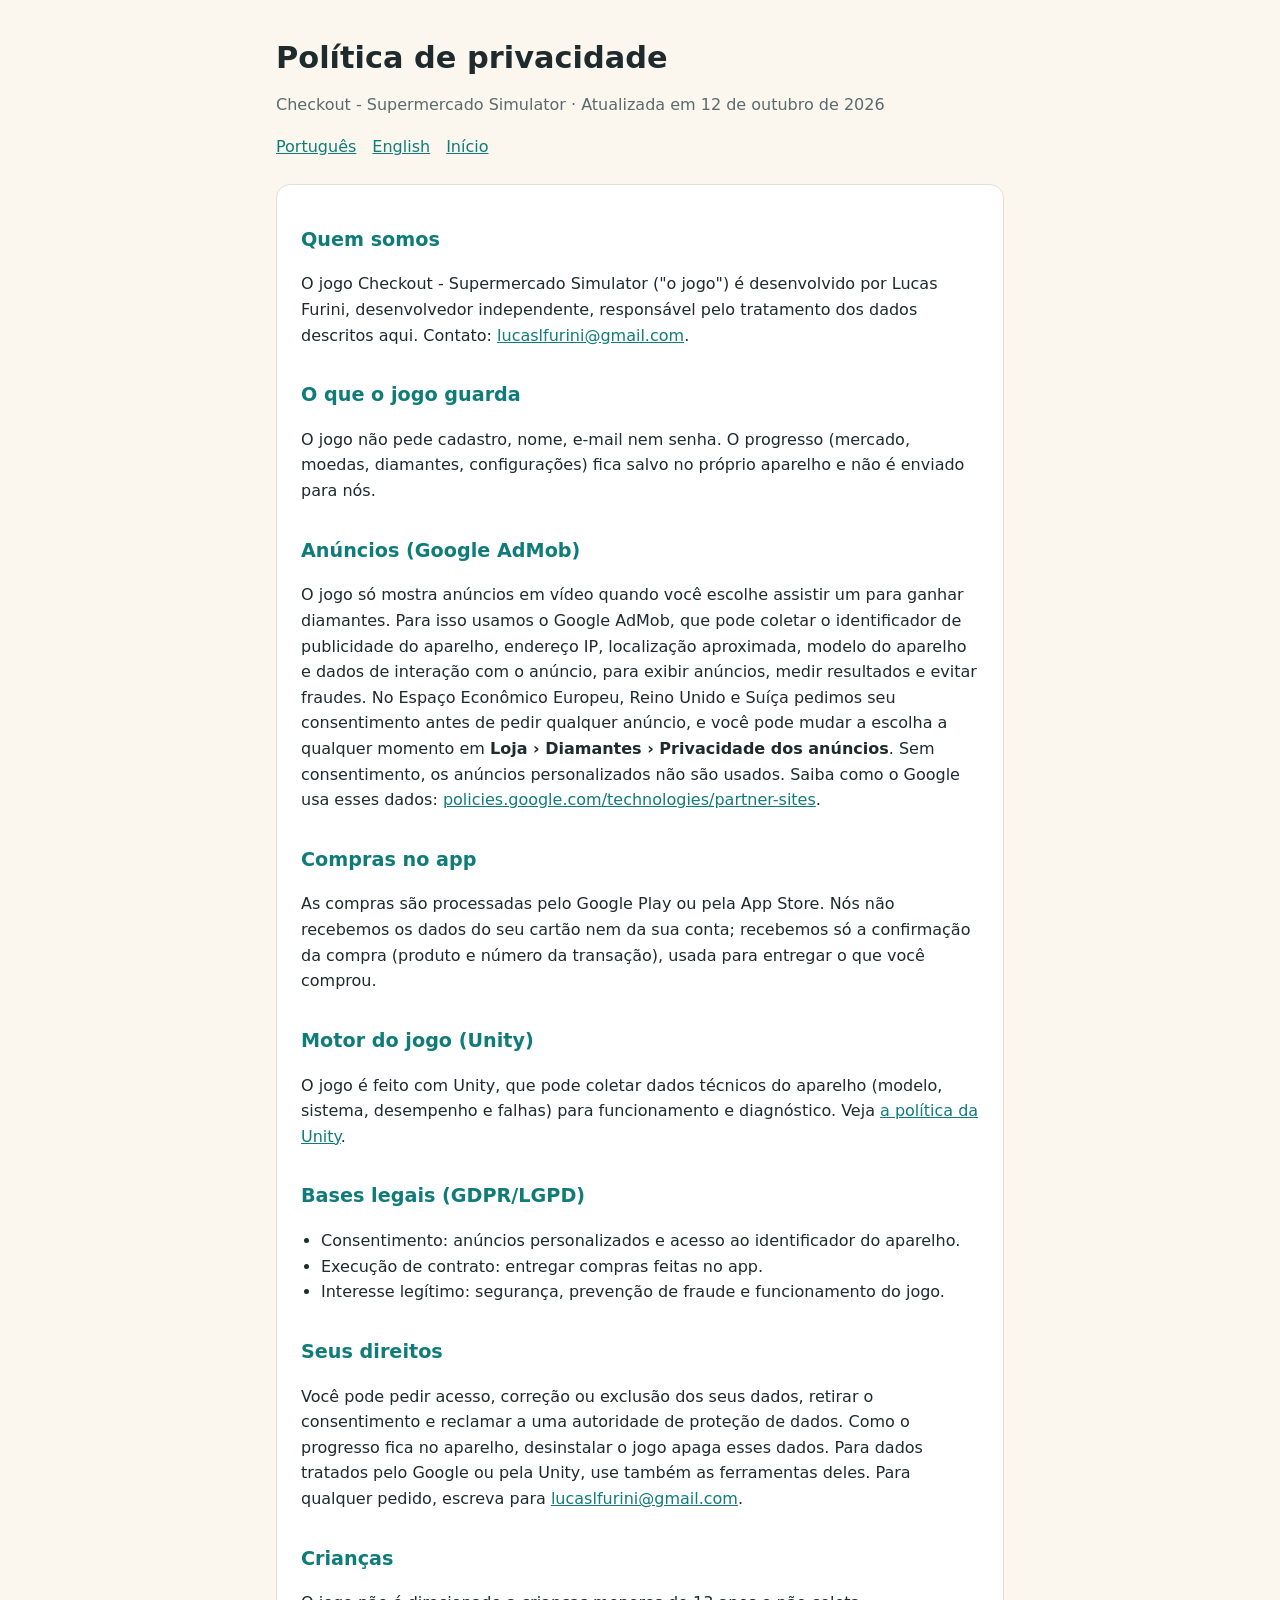
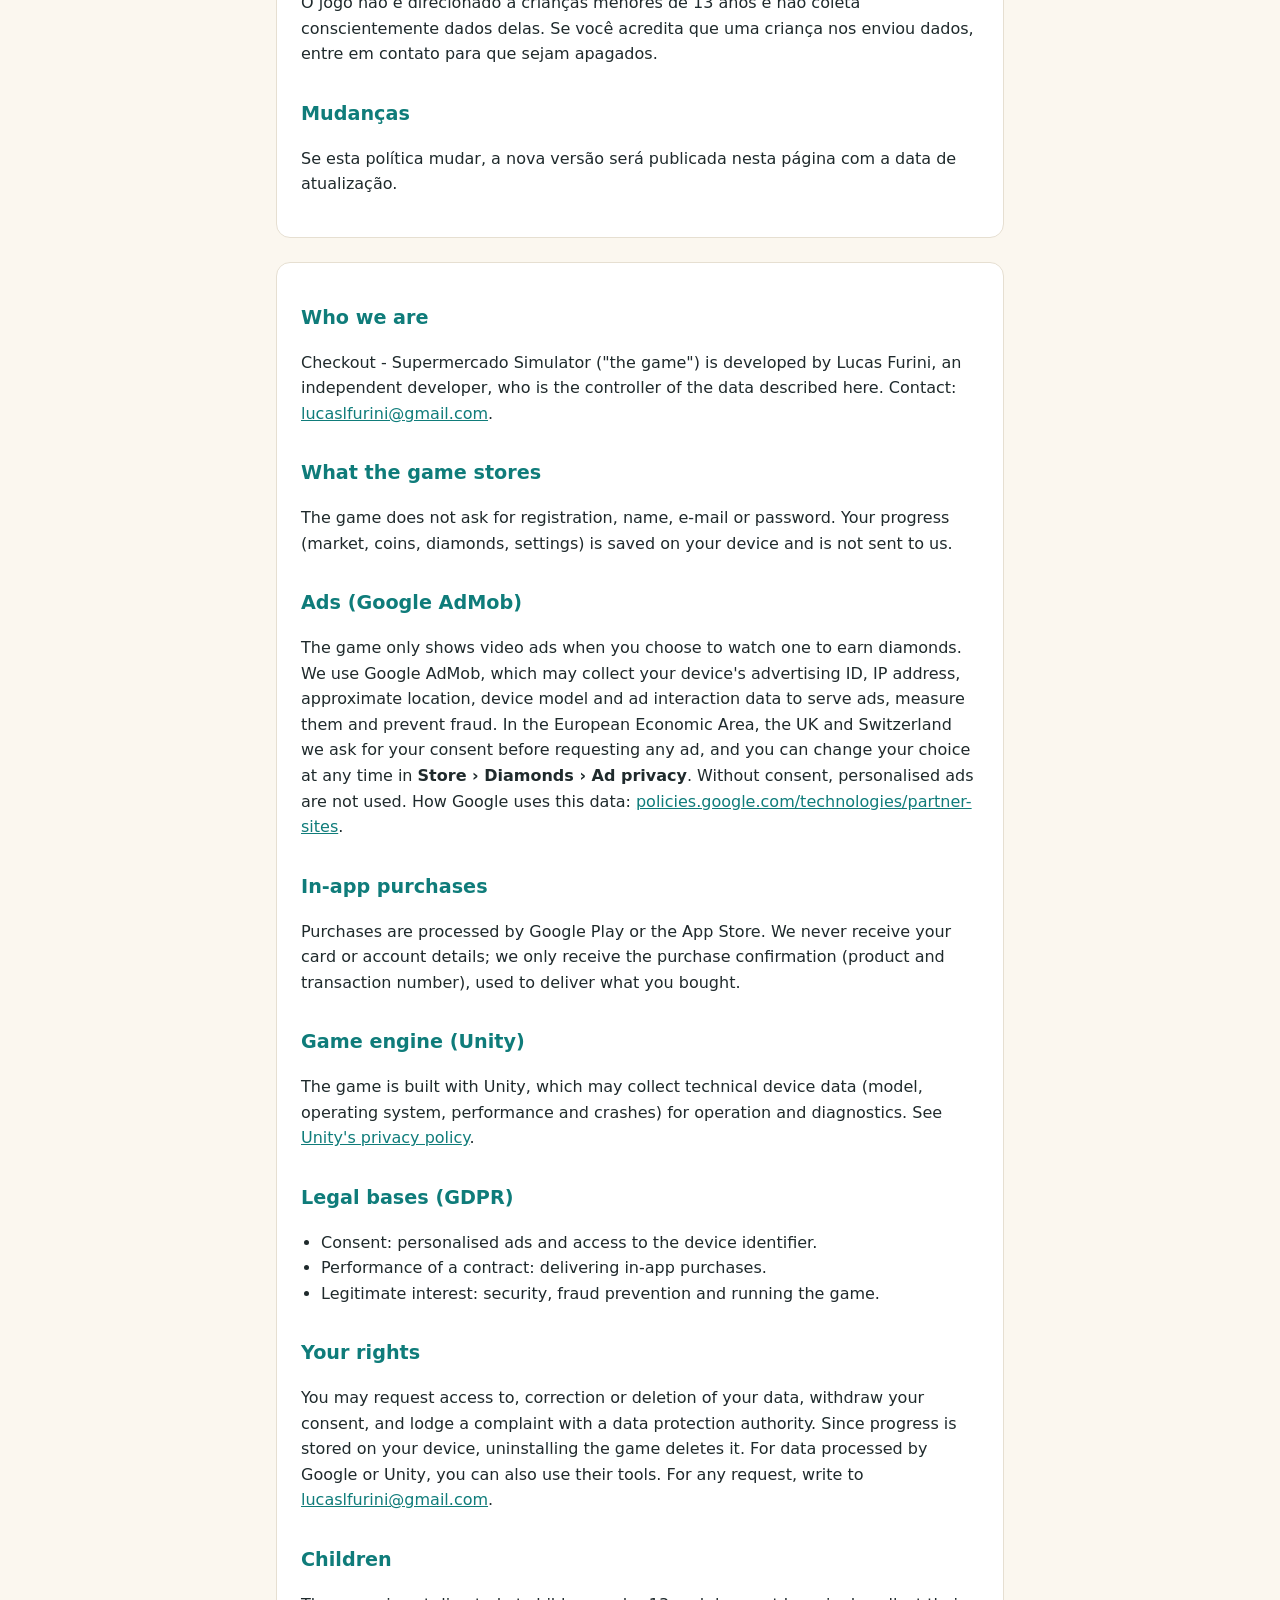
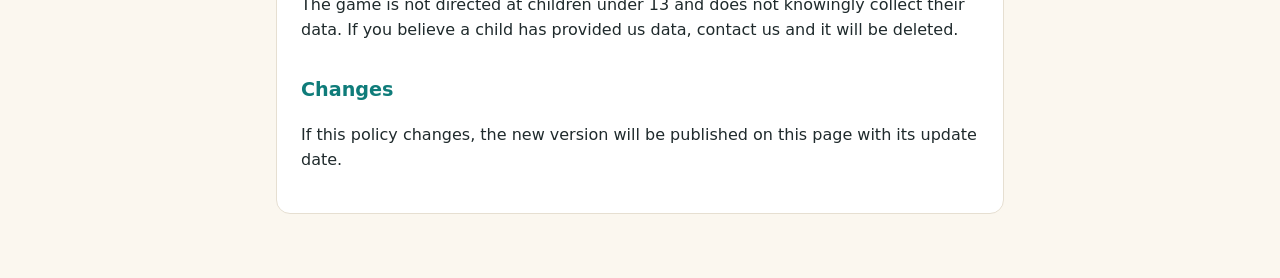
==== privacy.html @ d9bc537b "Checkout site: privacy policy (pt/en) and app-ads.txt Co-Authored-By: Claude Opus 5.5 <noreply@anthr" ====
<!doctype html><html lang="pt-BR"><head><meta charset="utf-8"><meta name="viewport" content="width=device-width,initial-scale=1">
<title>Política de privacidade</title><link rel="stylesheet" href="style.css"></head><body><main>
<h1>Política de privacidade</h1>
<p class="muted">Checkout - Supermercado Simulator · Atualizada em 12 de outubro de 2026</p>
<nav><a href="#pt">Português</a><a href="#en">English</a><a href="index.html">Início</a></nav>

<section class="lang" id="pt">
<h2>Quem somos</h2>
<p>O jogo Checkout - Supermercado Simulator ("o jogo") é desenvolvido por Lucas Furini, desenvolvedor independente, responsável pelo tratamento dos dados descritos aqui. Contato: <a href="mailto:lucaslfurini@gmail.com">lucaslfurini@gmail.com</a>.</p>
<h2>O que o jogo guarda</h2>
<p>O jogo não pede cadastro, nome, e-mail nem senha. O progresso (mercado, moedas, diamantes, configurações) fica salvo no próprio aparelho e não é enviado para nós.</p>
<h2>Anúncios (Google AdMob)</h2>
<p>O jogo só mostra anúncios em vídeo quando você escolhe assistir um para ganhar diamantes. Para isso usamos o Google AdMob, que pode coletar o identificador de publicidade do aparelho, endereço IP, localização aproximada, modelo do aparelho e dados de interação com o anúncio, para exibir anúncios, medir resultados e evitar fraudes. No Espaço Econômico Europeu, Reino Unido e Suíça pedimos seu consentimento antes de pedir qualquer anúncio, e você pode mudar a escolha a qualquer momento em <strong>Loja › Diamantes › Privacidade dos anúncios</strong>. Sem consentimento, os anúncios personalizados não são usados. Saiba como o Google usa esses dados: <a href="https://policies.google.com/technologies/partner-sites">policies.google.com/technologies/partner-sites</a>.</p>
<h2>Compras no app</h2>
<p>As compras são processadas pelo Google Play ou pela App Store. Nós não recebemos os dados do seu cartão nem da sua conta; recebemos só a confirmação da compra (produto e número da transação), usada para entregar o que você comprou.</p>
<h2>Motor do jogo (Unity)</h2>
<p>O jogo é feito com Unity, que pode coletar dados técnicos do aparelho (modelo, sistema, desempenho e falhas) para funcionamento e diagnóstico. Veja <a href="https://unity.com/legal/game-player-and-app-user-privacy-policy">a política da Unity</a>.</p>
<h2>Bases legais (GDPR/LGPD)</h2>
<ul><li>Consentimento: anúncios personalizados e acesso ao identificador do aparelho.</li><li>Execução de contrato: entregar compras feitas no app.</li><li>Interesse legítimo: segurança, prevenção de fraude e funcionamento do jogo.</li></ul>
<h2>Seus direitos</h2>
<p>Você pode pedir acesso, correção ou exclusão dos seus dados, retirar o consentimento e reclamar a uma autoridade de proteção de dados. Como o progresso fica no aparelho, desinstalar o jogo apaga esses dados. Para dados tratados pelo Google ou pela Unity, use também as ferramentas deles. Para qualquer pedido, escreva para <a href="mailto:lucaslfurini@gmail.com">lucaslfurini@gmail.com</a>.</p>
<h2>Crianças</h2>
<p>O jogo não é direcionado a crianças menores de 13 anos e não coleta conscientemente dados delas. Se você acredita que uma criança nos enviou dados, entre em contato para que sejam apagados.</p>
<h2>Mudanças</h2>
<p>Se esta política mudar, a nova versão será publicada nesta página com a data de atualização.</p>
</section>

<section class="lang" id="en" lang="en">
<h2>Who we are</h2>
<p>Checkout - Supermercado Simulator ("the game") is developed by Lucas Furini, an independent developer, who is the controller of the data described here. Contact: <a href="mailto:lucaslfurini@gmail.com">lucaslfurini@gmail.com</a>.</p>
<h2>What the game stores</h2>
<p>The game does not ask for registration, name, e-mail or password. Your progress (market, coins, diamonds, settings) is saved on your device and is not sent to us.</p>
<h2>Ads (Google AdMob)</h2>
<p>The game only shows video ads when you choose to watch one to earn diamonds. We use Google AdMob, which may collect your device's advertising ID, IP address, approximate location, device model and ad interaction data to serve ads, measure them and prevent fraud. In the European Economic Area, the UK and Switzerland we ask for your consent before requesting any ad, and you can change your choice at any time in <strong>Store › Diamonds › Ad privacy</strong>. Without consent, personalised ads are not used. How Google uses this data: <a href="https://policies.google.com/technologies/partner-sites">policies.google.com/technologies/partner-sites</a>.</p>
<h2>In-app purchases</h2>
<p>Purchases are processed by Google Play or the App Store. We never receive your card or account details; we only receive the purchase confirmation (product and transaction number), used to deliver what you bought.</p>
<h2>Game engine (Unity)</h2>
<p>The game is built with Unity, which may collect technical device data (model, operating system, performance and crashes) for operation and diagnostics. See <a href="https://unity.com/legal/game-player-and-app-user-privacy-policy">Unity's privacy policy</a>.</p>
<h2>Legal bases (GDPR)</h2>
<ul><li>Consent: personalised ads and access to the device identifier.</li><li>Performance of a contract: delivering in-app purchases.</li><li>Legitimate interest: security, fraud prevention and running the game.</li></ul>
<h2>Your rights</h2>
<p>You may request access to, correction or deletion of your data, withdraw your consent, and lodge a complaint with a data protection authority. Since progress is stored on your device, uninstalling the game deletes it. For data processed by Google or Unity, you can also use their tools. For any request, write to <a href="mailto:lucaslfurini@gmail.com">lucaslfurini@gmail.com</a>.</p>
<h2>Children</h2>
<p>The game is not directed at children under 13 and does not knowingly collect their data. If you believe a child has provided us data, contact us and it will be deleted.</p>
<h2>Changes</h2>
<p>If this policy changes, the new version will be published on this page with its update date.</p>
</section>
</main></body></html>
---- style.css ----
:root{--bg:#fbf7ef;--ink:#1f2a2c;--muted:#5b6a6c;--accent:#0f7c7a;--card:#fff;--line:#e6dfd1}
@media (prefers-color-scheme:dark){:root{--bg:#141a1b;--ink:#eef2f1;--muted:#a3b1b0;--accent:#4cc3bd;--card:#1c2425;--line:#2c3738}}
*{box-sizing:border-box}body{margin:0;background:var(--bg);color:var(--ink);font:16px/1.6 system-ui,-apple-system,"Segoe UI",Roboto,sans-serif}
main{max-width:760px;margin:0 auto;padding:40px 16px 64px}h1{font-size:1.9rem;line-height:1.2;margin:0 0 4px}h2{font-size:1.2rem;margin:32px 0 8px;color:var(--accent)}
.muted{color:var(--muted)}a{color:var(--accent)}nav{display:flex;gap:16px;margin:8px 0 24px;flex-wrap:wrap}
section.lang{background:var(--card);border:1px solid var(--line);border-radius:14px;padding:8px 24px 24px;margin-top:24px}
ul{padding-left:20px}
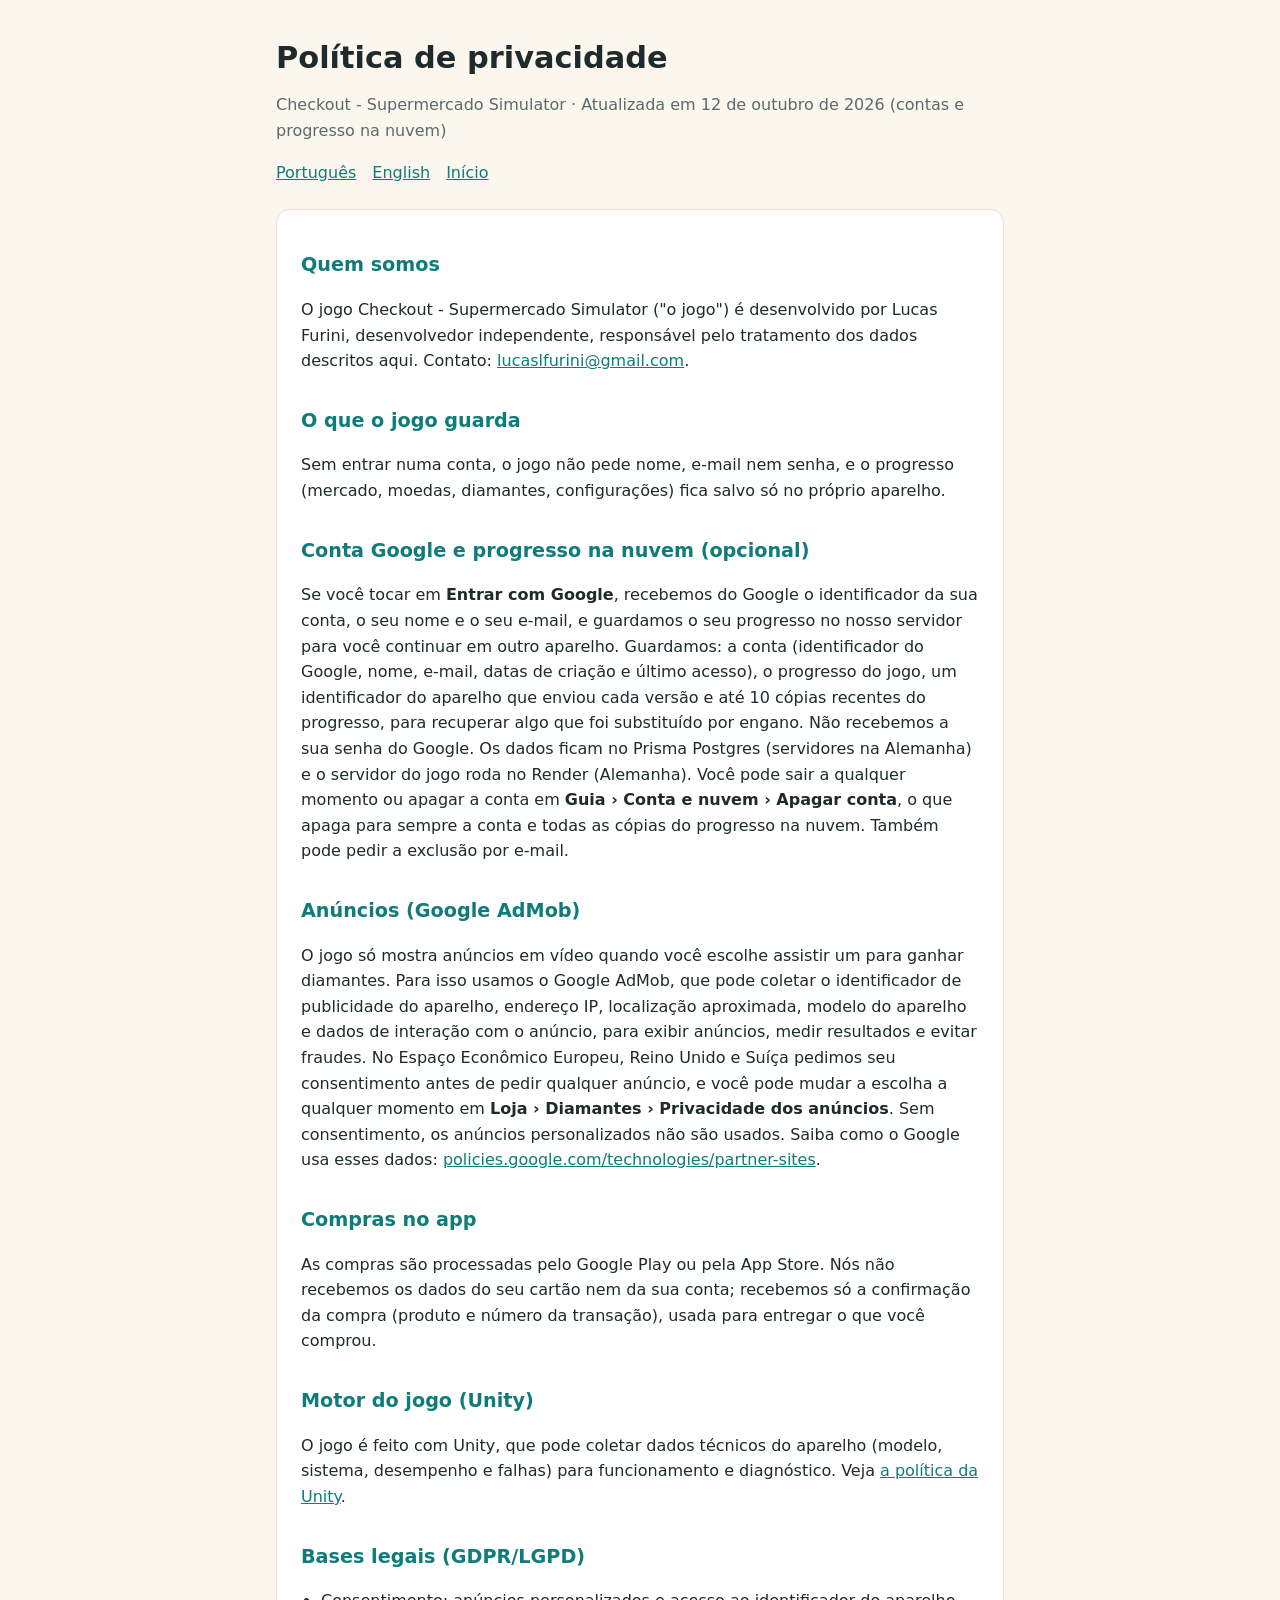
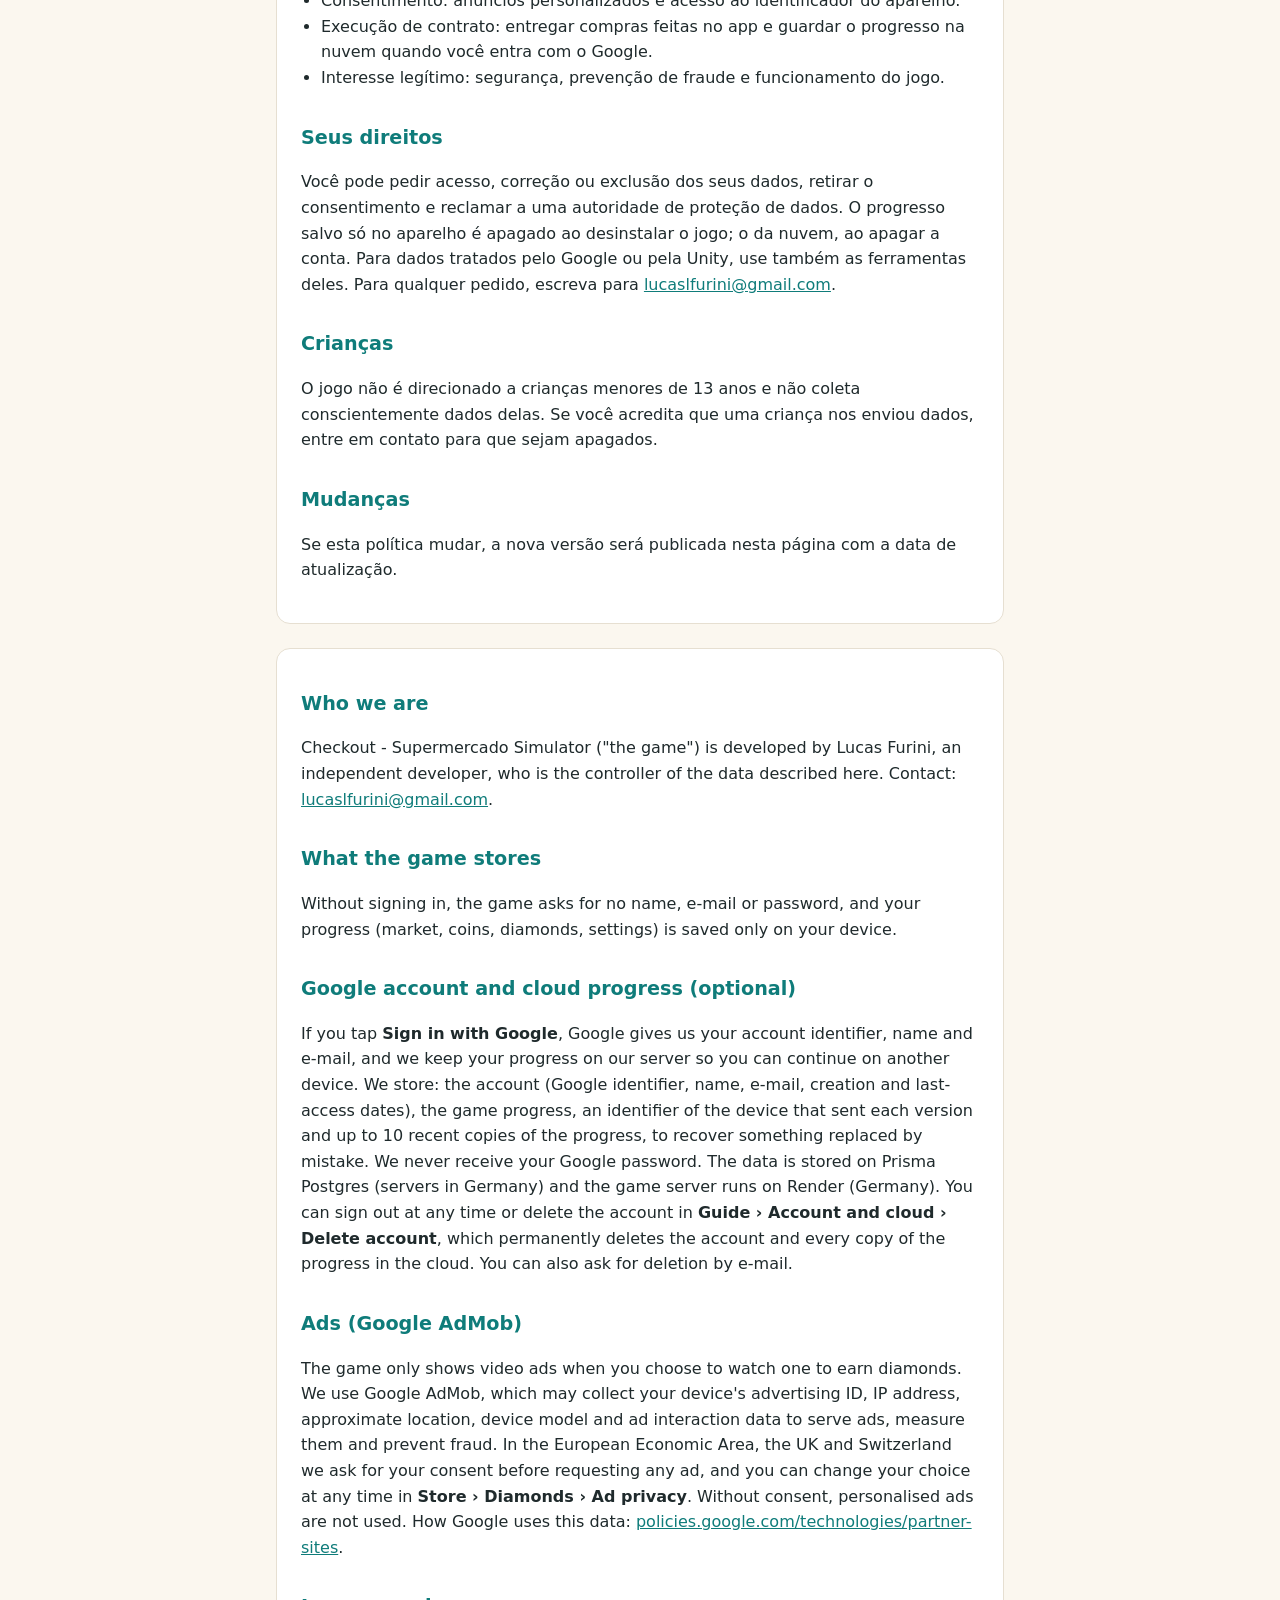
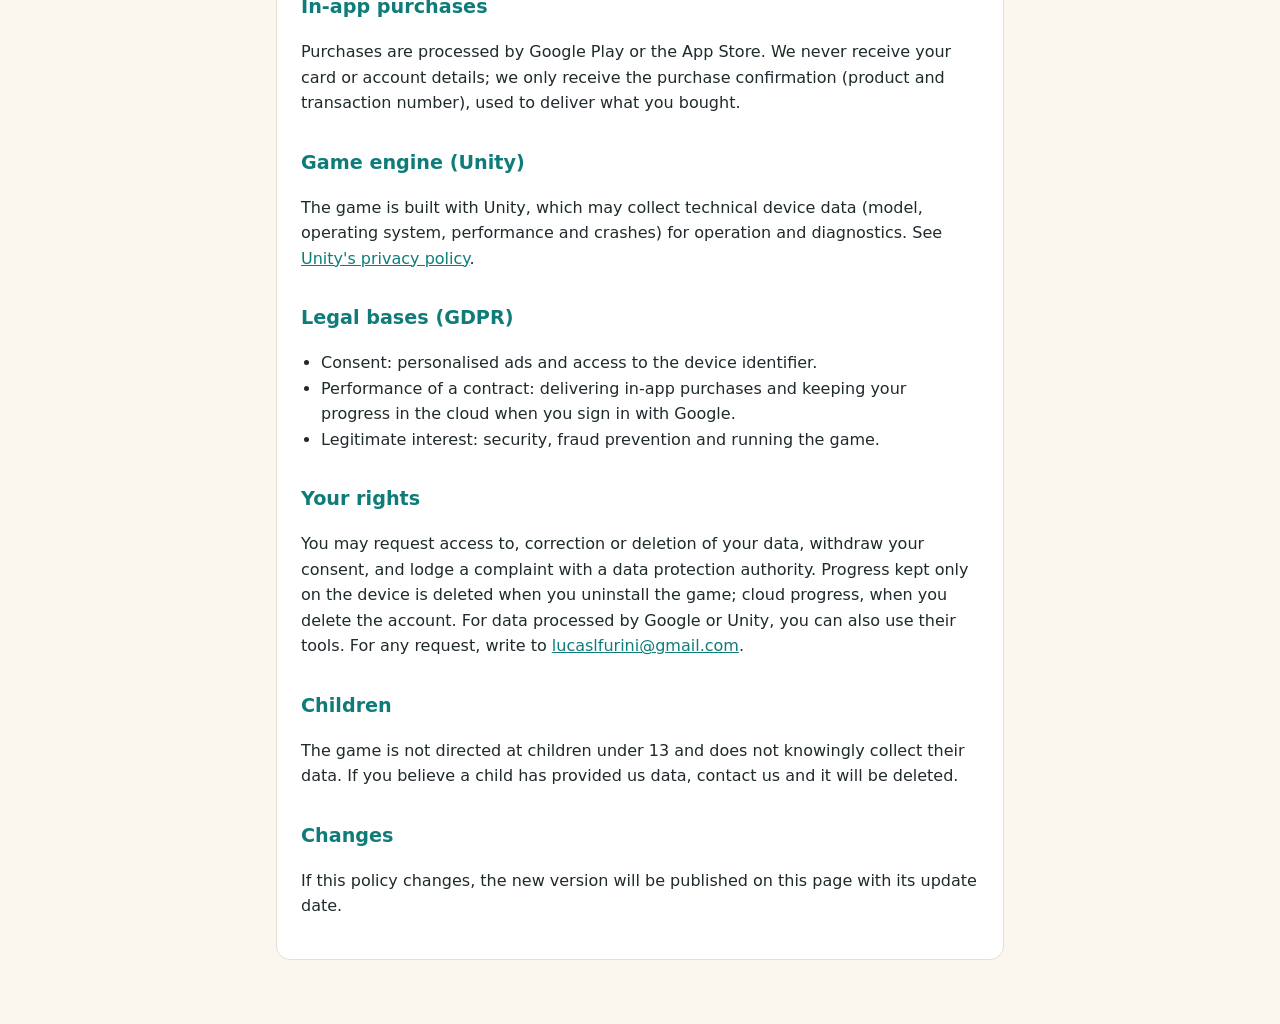
==== commit 36cb8f73: "Privacy policy: optional Google account and cloud progress Co-Authored-By: Claude Opus 5.5 <noreply@" ====
--- a/privacy.html
+++ b/privacy.html
@@ -1,14 +1,16 @@
 <!doctype html><html lang="pt-BR"><head><meta charset="utf-8"><meta name="viewport" content="width=device-width,initial-scale=1">
 <title>Política de privacidade</title><link rel="stylesheet" href="style.css"></head><body><main>
 <h1>Política de privacidade</h1>
-<p class="muted">Checkout - Supermercado Simulator · Atualizada em 12 de outubro de 2026</p>
+<p class="muted">Checkout - Supermercado Simulator · Atualizada em 12 de outubro de 2026 (contas e progresso na nuvem)</p>
 <nav><a href="#pt">Português</a><a href="#en">English</a><a href="index.html">Início</a></nav>
 
 <section class="lang" id="pt">
 <h2>Quem somos</h2>
 <p>O jogo Checkout - Supermercado Simulator ("o jogo") é desenvolvido por Lucas Furini, desenvolvedor independente, responsável pelo tratamento dos dados descritos aqui. Contato: <a href="mailto:lucaslfurini@gmail.com">lucaslfurini@gmail.com</a>.</p>
 <h2>O que o jogo guarda</h2>
-<p>O jogo não pede cadastro, nome, e-mail nem senha. O progresso (mercado, moedas, diamantes, configurações) fica salvo no próprio aparelho e não é enviado para nós.</p>
+<p>Sem entrar numa conta, o jogo não pede nome, e-mail nem senha, e o progresso (mercado, moedas, diamantes, configurações) fica salvo só no próprio aparelho.</p>
+<h2>Conta Google e progresso na nuvem (opcional)</h2>
+<p>Se você tocar em <strong>Entrar com Google</strong>, recebemos do Google o identificador da sua conta, o seu nome e o seu e-mail, e guardamos o seu progresso no nosso servidor para você continuar em outro aparelho. Guardamos: a conta (identificador do Google, nome, e-mail, datas de criação e último acesso), o progresso do jogo, um identificador do aparelho que enviou cada versão e até 10 cópias recentes do progresso, para recuperar algo que foi substituído por engano. Não recebemos a sua senha do Google. Os dados ficam no Prisma Postgres (servidores na Alemanha) e o servidor do jogo roda no Render (Alemanha). Você pode sair a qualquer momento ou apagar a conta em <strong>Guia › Conta e nuvem › Apagar conta</strong>, o que apaga para sempre a conta e todas as cópias do progresso na nuvem. Também pode pedir a exclusão por e-mail.</p>
 <h2>Anúncios (Google AdMob)</h2>
 <p>O jogo só mostra anúncios em vídeo quando você escolhe assistir um para ganhar diamantes. Para isso usamos o Google AdMob, que pode coletar o identificador de publicidade do aparelho, endereço IP, localização aproximada, modelo do aparelho e dados de interação com o anúncio, para exibir anúncios, medir resultados e evitar fraudes. No Espaço Econômico Europeu, Reino Unido e Suíça pedimos seu consentimento antes de pedir qualquer anúncio, e você pode mudar a escolha a qualquer momento em <strong>Loja › Diamantes › Privacidade dos anúncios</strong>. Sem consentimento, os anúncios personalizados não são usados. Saiba como o Google usa esses dados: <a href="https://policies.google.com/technologies/partner-sites">policies.google.com/technologies/partner-sites</a>.</p>
 <h2>Compras no app</h2>
@@ -16,9 +18,9 @@
 <h2>Motor do jogo (Unity)</h2>
 <p>O jogo é feito com Unity, que pode coletar dados técnicos do aparelho (modelo, sistema, desempenho e falhas) para funcionamento e diagnóstico. Veja <a href="https://unity.com/legal/game-player-and-app-user-privacy-policy">a política da Unity</a>.</p>
 <h2>Bases legais (GDPR/LGPD)</h2>
-<ul><li>Consentimento: anúncios personalizados e acesso ao identificador do aparelho.</li><li>Execução de contrato: entregar compras feitas no app.</li><li>Interesse legítimo: segurança, prevenção de fraude e funcionamento do jogo.</li></ul>
+<ul><li>Consentimento: anúncios personalizados e acesso ao identificador do aparelho.</li><li>Execução de contrato: entregar compras feitas no app e guardar o progresso na nuvem quando você entra com o Google.</li><li>Interesse legítimo: segurança, prevenção de fraude e funcionamento do jogo.</li></ul>
 <h2>Seus direitos</h2>
-<p>Você pode pedir acesso, correção ou exclusão dos seus dados, retirar o consentimento e reclamar a uma autoridade de proteção de dados. Como o progresso fica no aparelho, desinstalar o jogo apaga esses dados. Para dados tratados pelo Google ou pela Unity, use também as ferramentas deles. Para qualquer pedido, escreva para <a href="mailto:lucaslfurini@gmail.com">lucaslfurini@gmail.com</a>.</p>
+<p>Você pode pedir acesso, correção ou exclusão dos seus dados, retirar o consentimento e reclamar a uma autoridade de proteção de dados. O progresso salvo só no aparelho é apagado ao desinstalar o jogo; o da nuvem, ao apagar a conta. Para dados tratados pelo Google ou pela Unity, use também as ferramentas deles. Para qualquer pedido, escreva para <a href="mailto:lucaslfurini@gmail.com">lucaslfurini@gmail.com</a>.</p>
 <h2>Crianças</h2>
 <p>O jogo não é direcionado a crianças menores de 13 anos e não coleta conscientemente dados delas. Se você acredita que uma criança nos enviou dados, entre em contato para que sejam apagados.</p>
 <h2>Mudanças</h2>
@@ -29,7 +31,9 @@
 <h2>Who we are</h2>
 <p>Checkout - Supermercado Simulator ("the game") is developed by Lucas Furini, an independent developer, who is the controller of the data described here. Contact: <a href="mailto:lucaslfurini@gmail.com">lucaslfurini@gmail.com</a>.</p>
 <h2>What the game stores</h2>
-<p>The game does not ask for registration, name, e-mail or password. Your progress (market, coins, diamonds, settings) is saved on your device and is not sent to us.</p>
+<p>Without signing in, the game asks for no name, e-mail or password, and your progress (market, coins, diamonds, settings) is saved only on your device.</p>
+<h2>Google account and cloud progress (optional)</h2>
+<p>If you tap <strong>Sign in with Google</strong>, Google gives us your account identifier, name and e-mail, and we keep your progress on our server so you can continue on another device. We store: the account (Google identifier, name, e-mail, creation and last-access dates), the game progress, an identifier of the device that sent each version and up to 10 recent copies of the progress, to recover something replaced by mistake. We never receive your Google password. The data is stored on Prisma Postgres (servers in Germany) and the game server runs on Render (Germany). You can sign out at any time or delete the account in <strong>Guide › Account and cloud › Delete account</strong>, which permanently deletes the account and every copy of the progress in the cloud. You can also ask for deletion by e-mail.</p>
 <h2>Ads (Google AdMob)</h2>
 <p>The game only shows video ads when you choose to watch one to earn diamonds. We use Google AdMob, which may collect your device's advertising ID, IP address, approximate location, device model and ad interaction data to serve ads, measure them and prevent fraud. In the European Economic Area, the UK and Switzerland we ask for your consent before requesting any ad, and you can change your choice at any time in <strong>Store › Diamonds › Ad privacy</strong>. Without consent, personalised ads are not used. How Google uses this data: <a href="https://policies.google.com/technologies/partner-sites">policies.google.com/technologies/partner-sites</a>.</p>
 <h2>In-app purchases</h2>
@@ -37,9 +41,9 @@
 <h2>Game engine (Unity)</h2>
 <p>The game is built with Unity, which may collect technical device data (model, operating system, performance and crashes) for operation and diagnostics. See <a href="https://unity.com/legal/game-player-and-app-user-privacy-policy">Unity's privacy policy</a>.</p>
 <h2>Legal bases (GDPR)</h2>
-<ul><li>Consent: personalised ads and access to the device identifier.</li><li>Performance of a contract: delivering in-app purchases.</li><li>Legitimate interest: security, fraud prevention and running the game.</li></ul>
+<ul><li>Consent: personalised ads and access to the device identifier.</li><li>Performance of a contract: delivering in-app purchases and keeping your progress in the cloud when you sign in with Google.</li><li>Legitimate interest: security, fraud prevention and running the game.</li></ul>
 <h2>Your rights</h2>
-<p>You may request access to, correction or deletion of your data, withdraw your consent, and lodge a complaint with a data protection authority. Since progress is stored on your device, uninstalling the game deletes it. For data processed by Google or Unity, you can also use their tools. For any request, write to <a href="mailto:lucaslfurini@gmail.com">lucaslfurini@gmail.com</a>.</p>
+<p>You may request access to, correction or deletion of your data, withdraw your consent, and lodge a complaint with a data protection authority. Progress kept only on the device is deleted when you uninstall the game; cloud progress, when you delete the account. For data processed by Google or Unity, you can also use their tools. For any request, write to <a href="mailto:lucaslfurini@gmail.com">lucaslfurini@gmail.com</a>.</p>
 <h2>Children</h2>
 <p>The game is not directed at children under 13 and does not knowingly collect their data. If you believe a child has provided us data, contact us and it will be deleted.</p>
 <h2>Changes</h2>
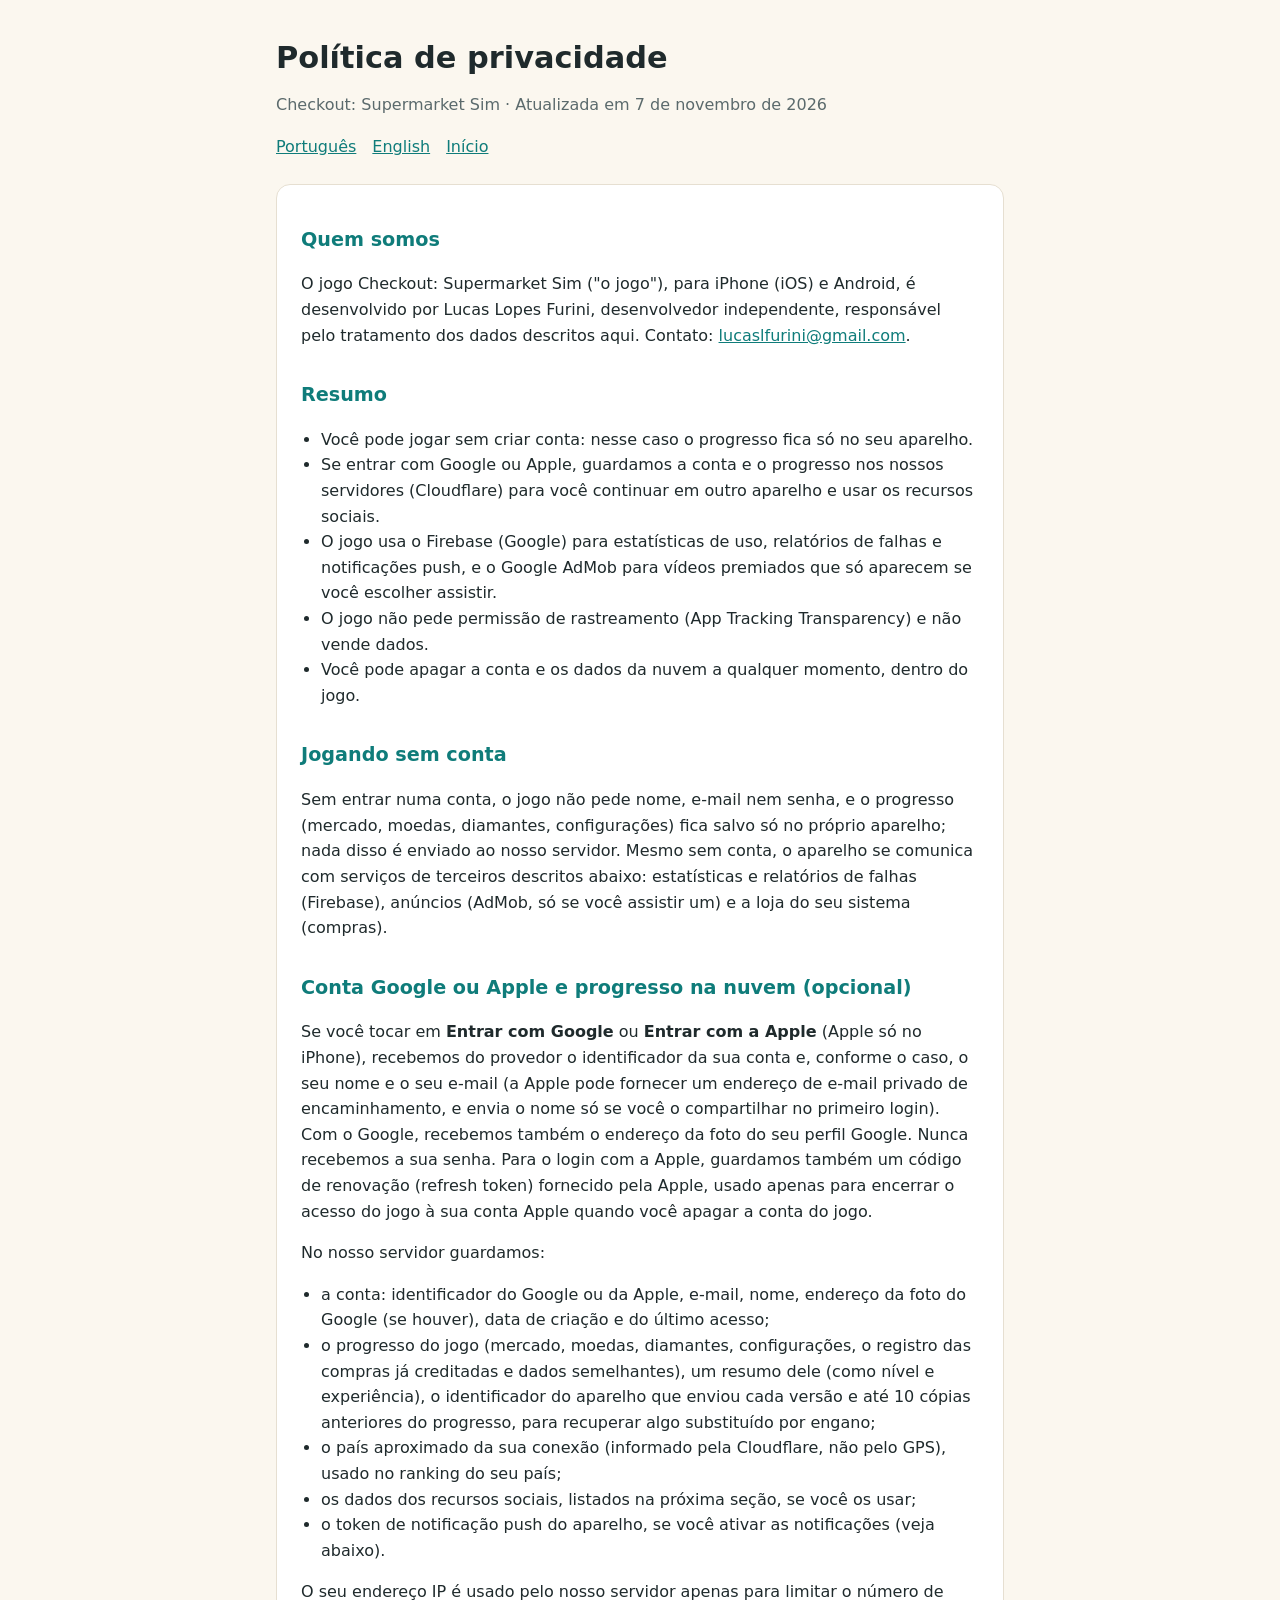
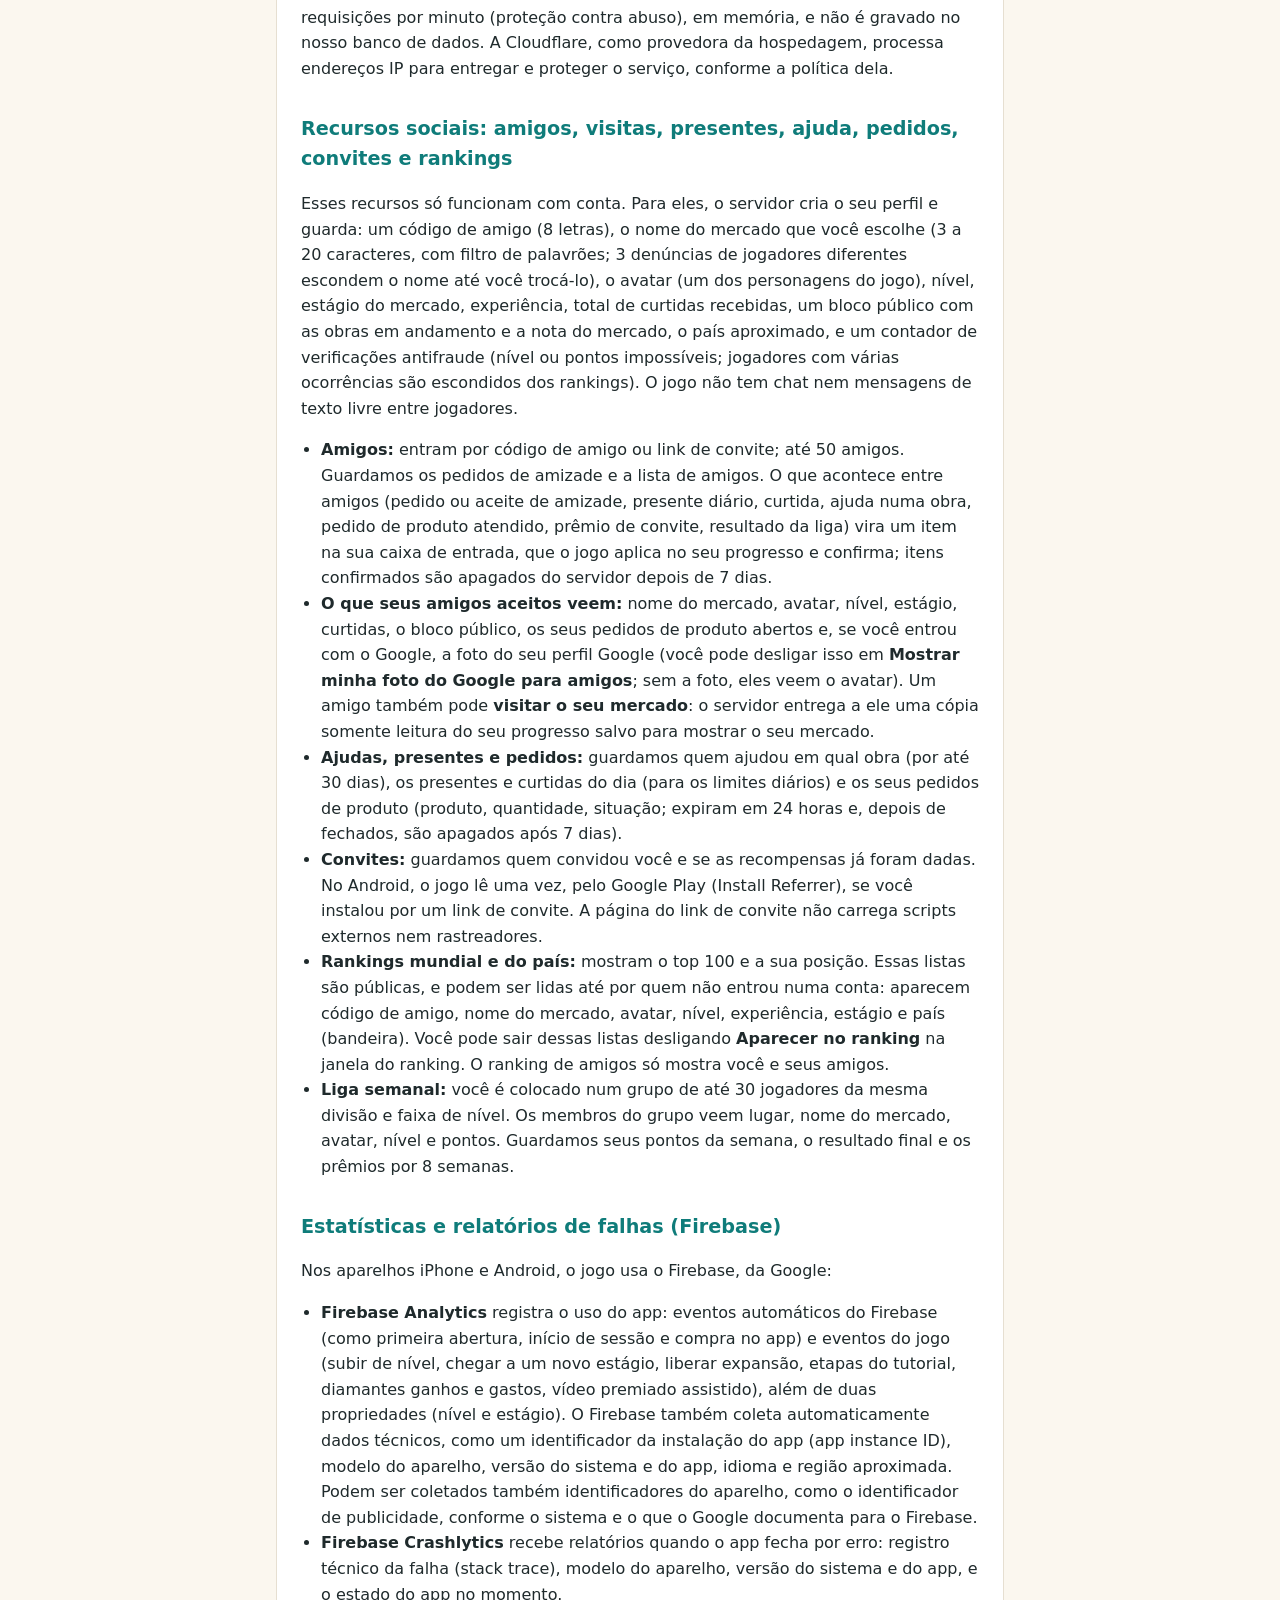
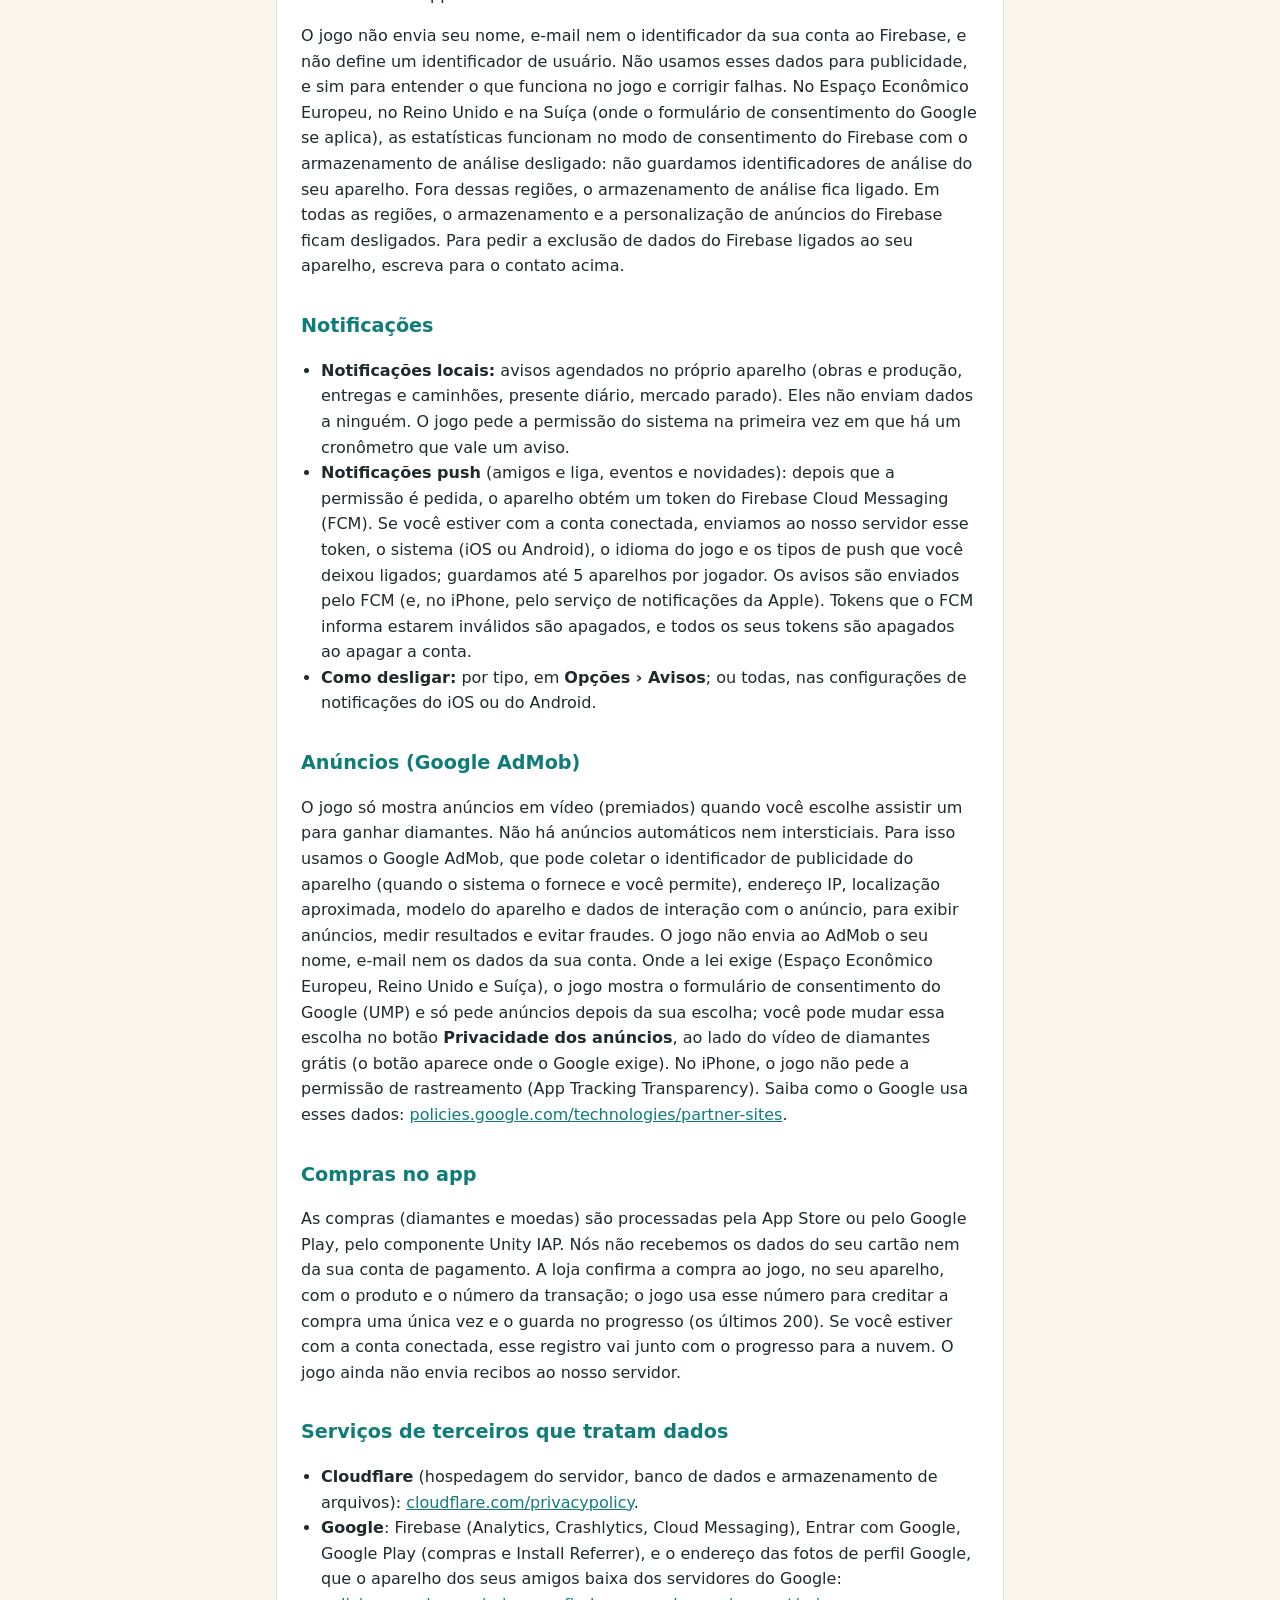
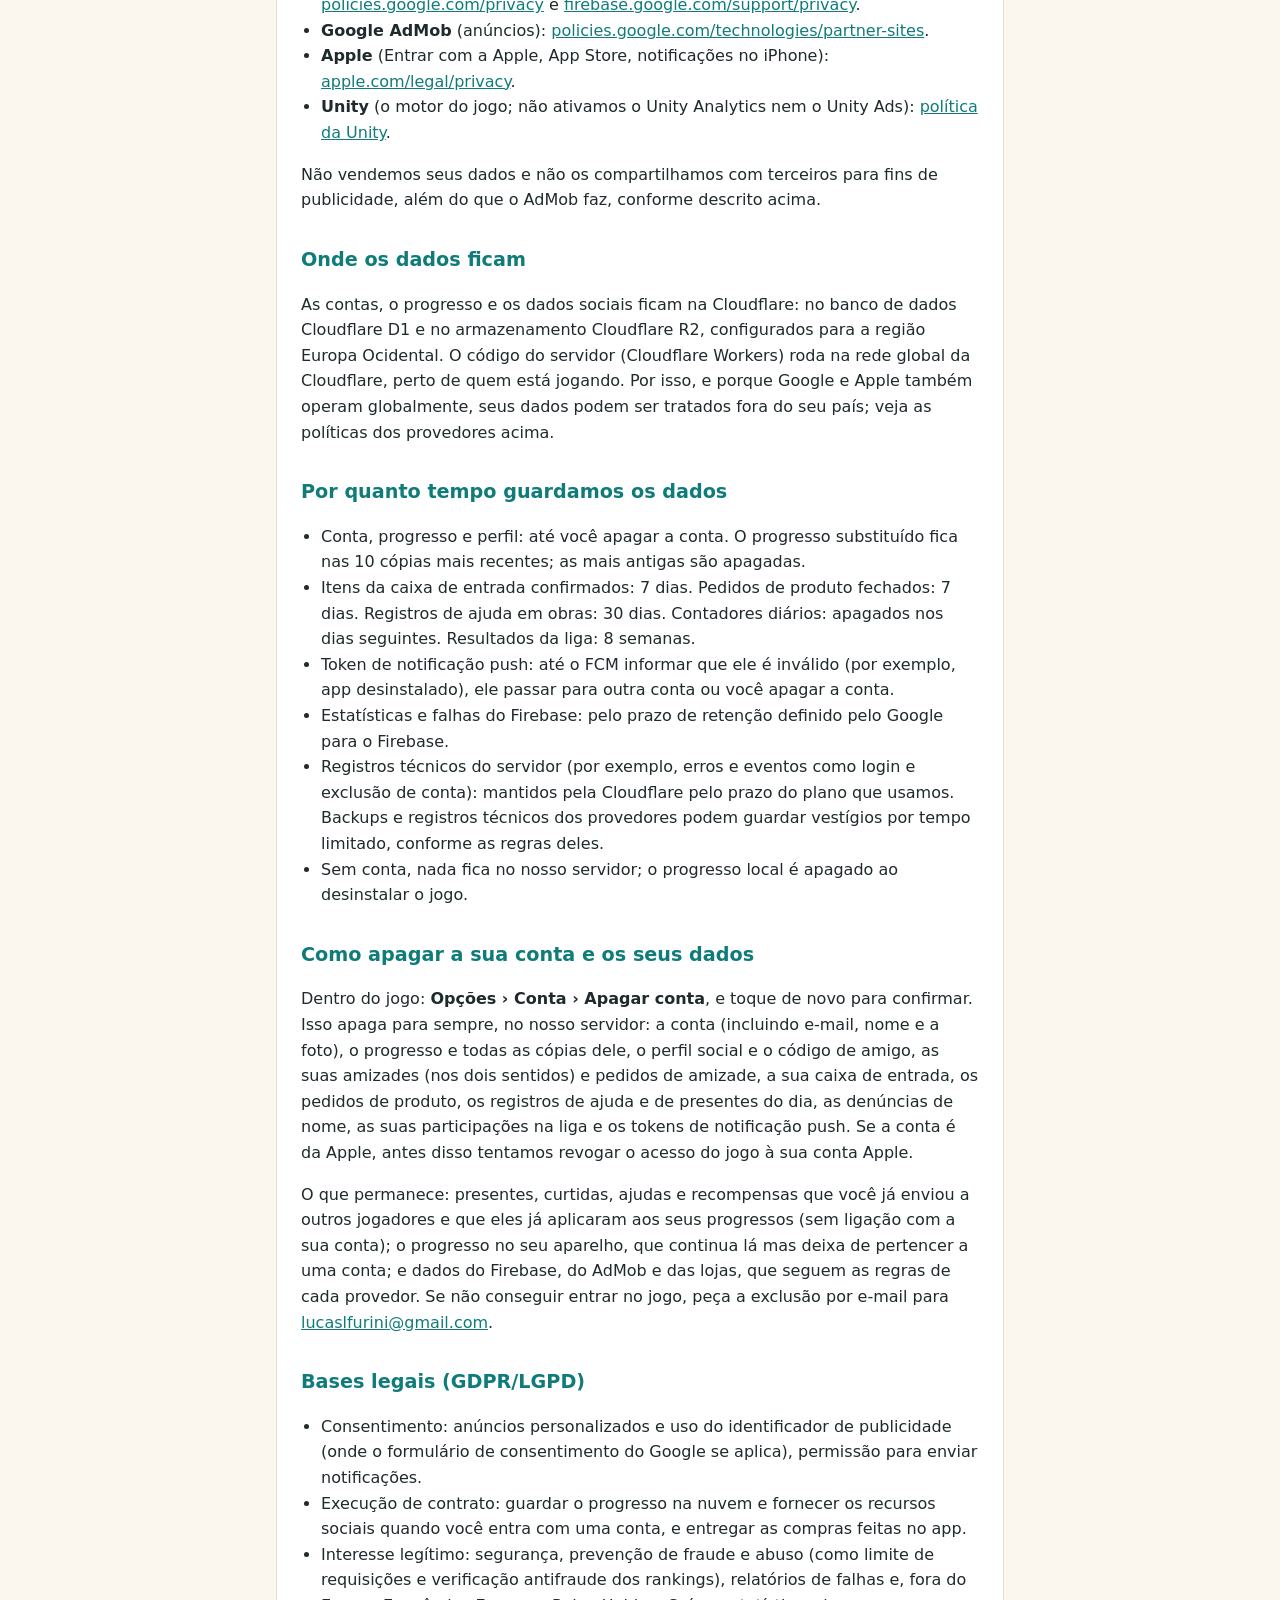
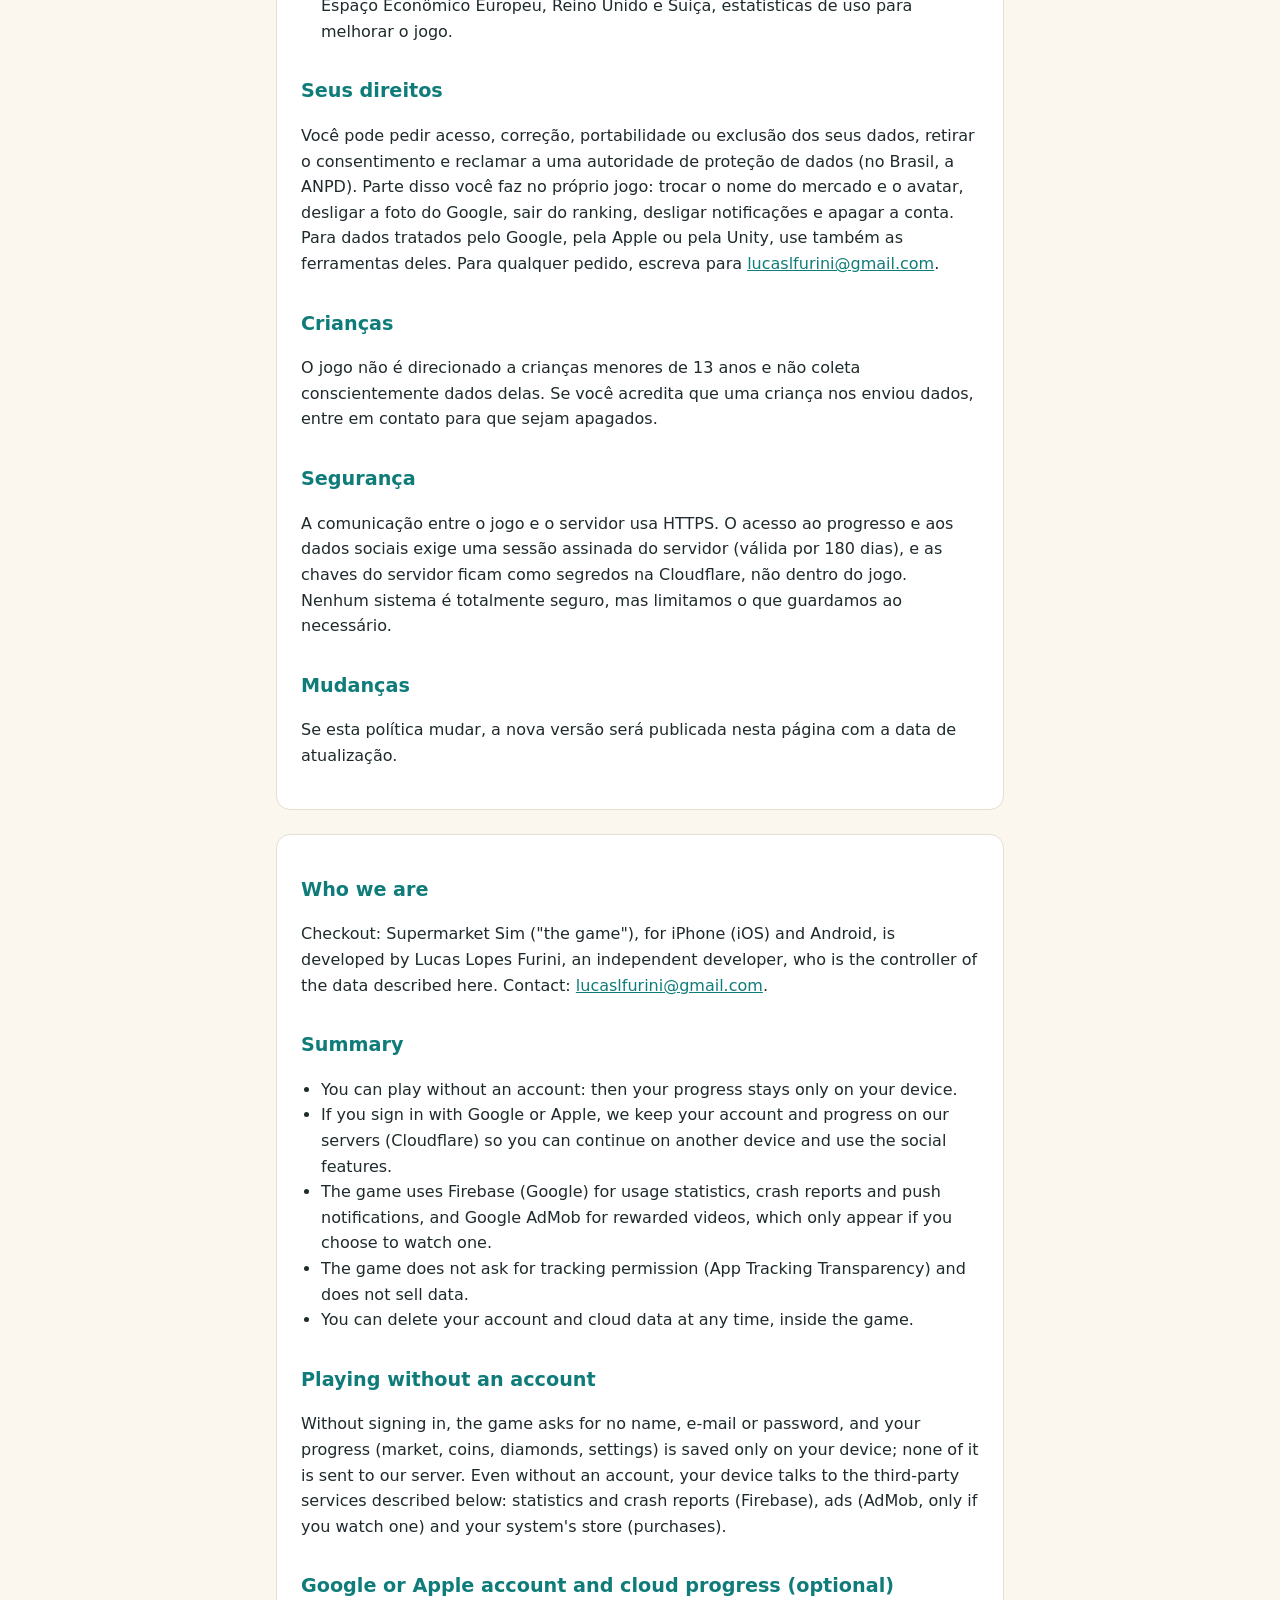
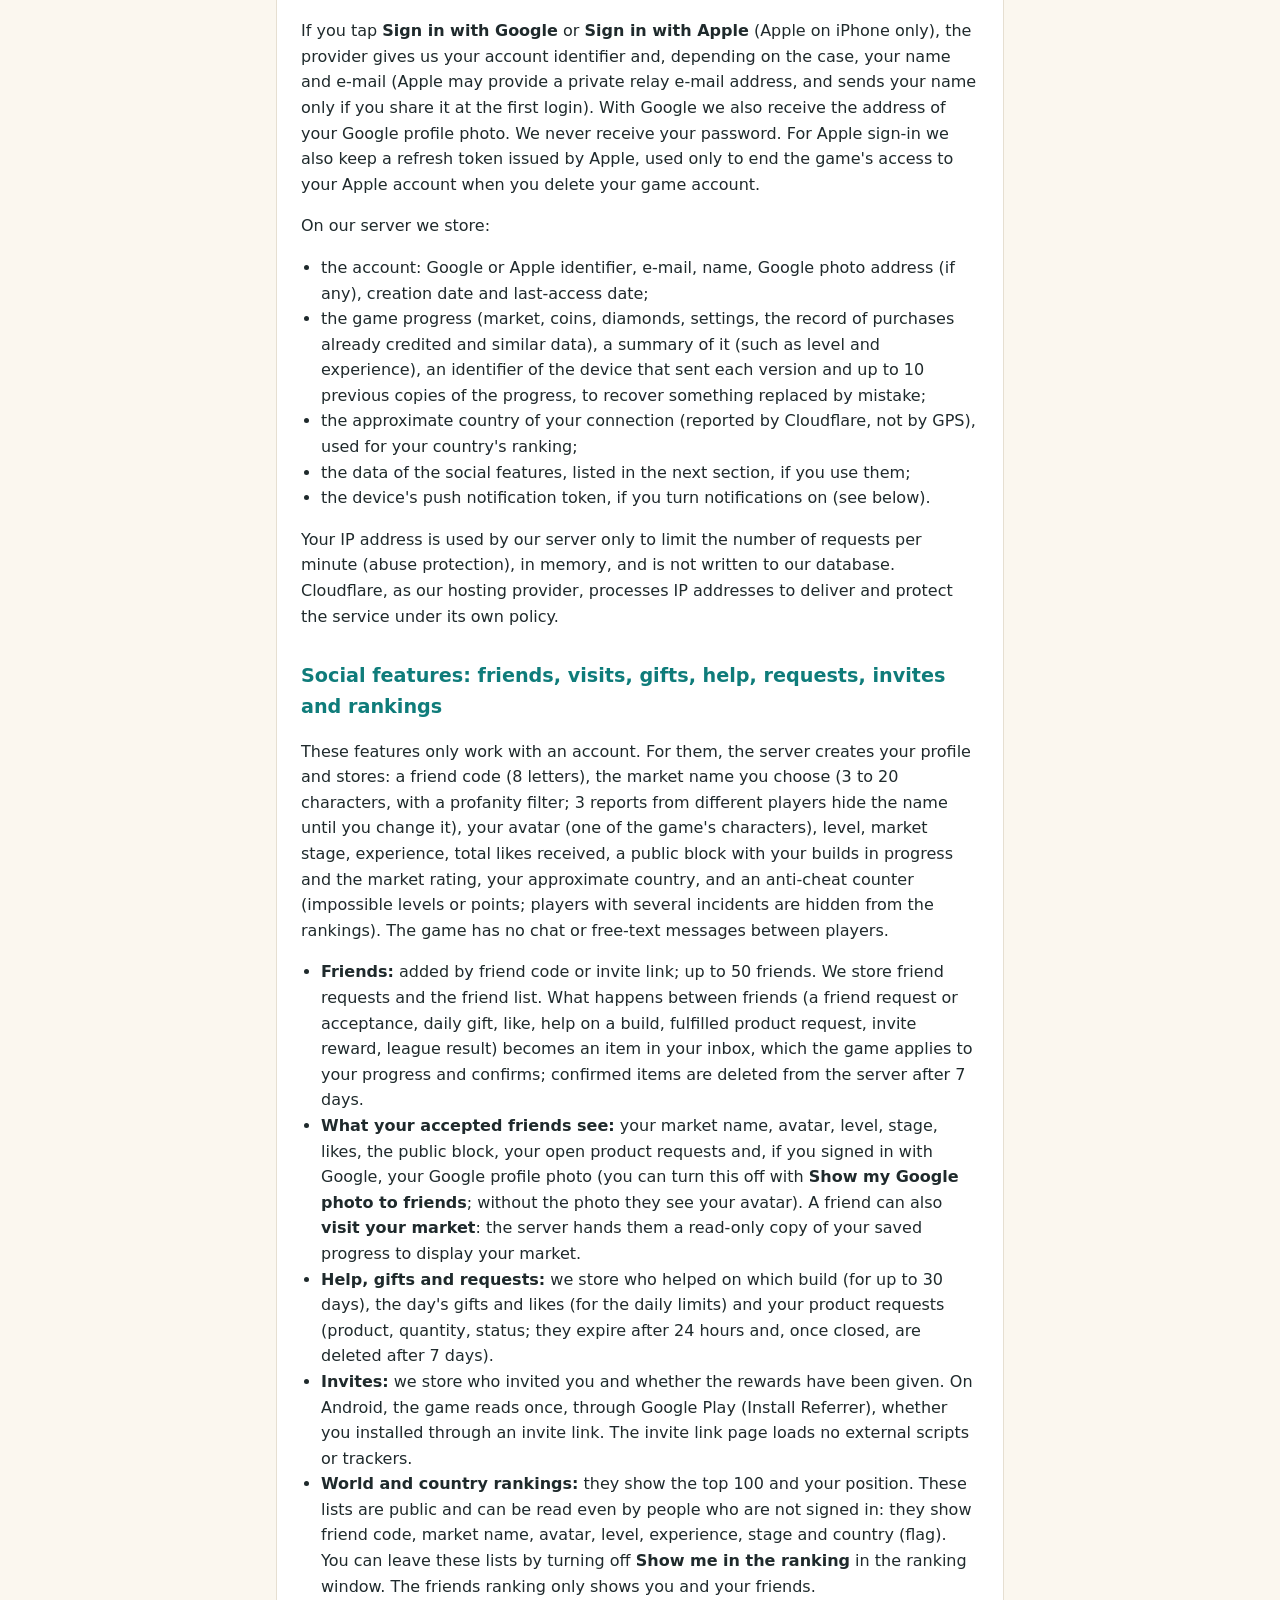
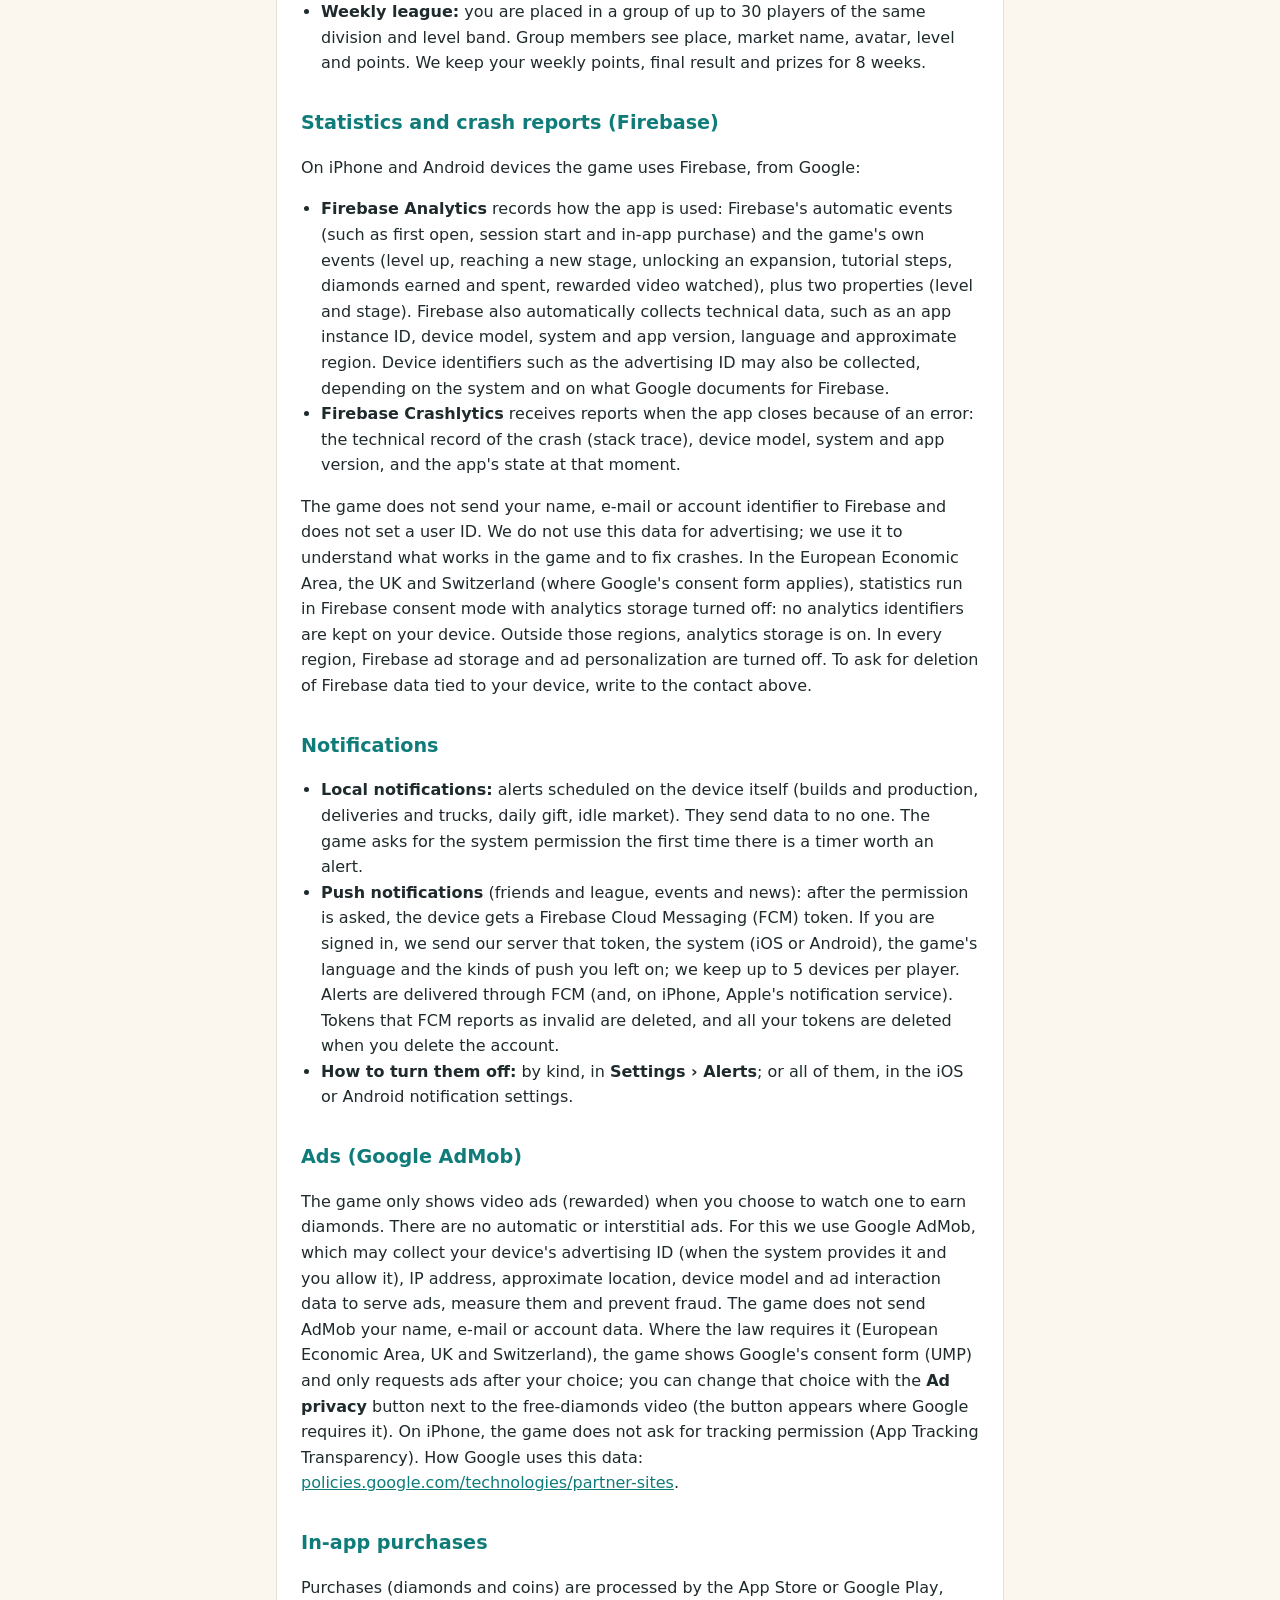
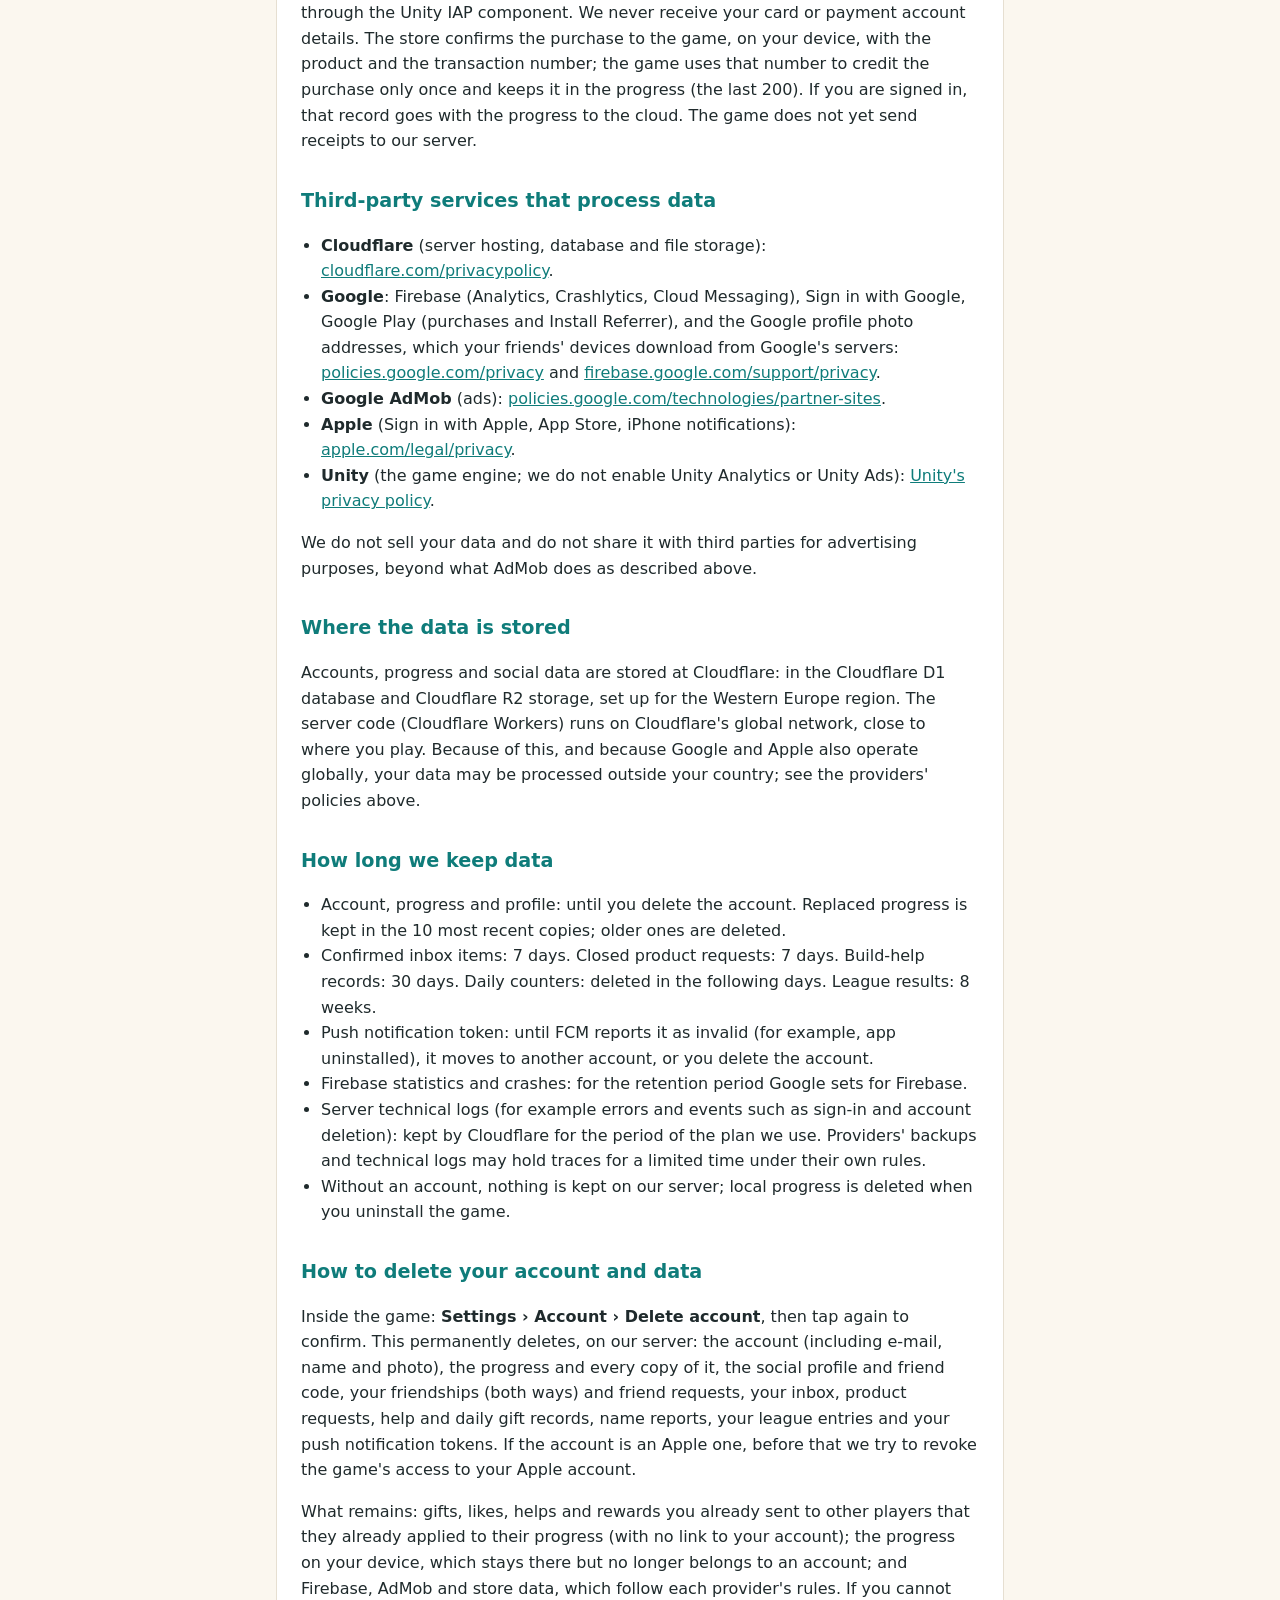
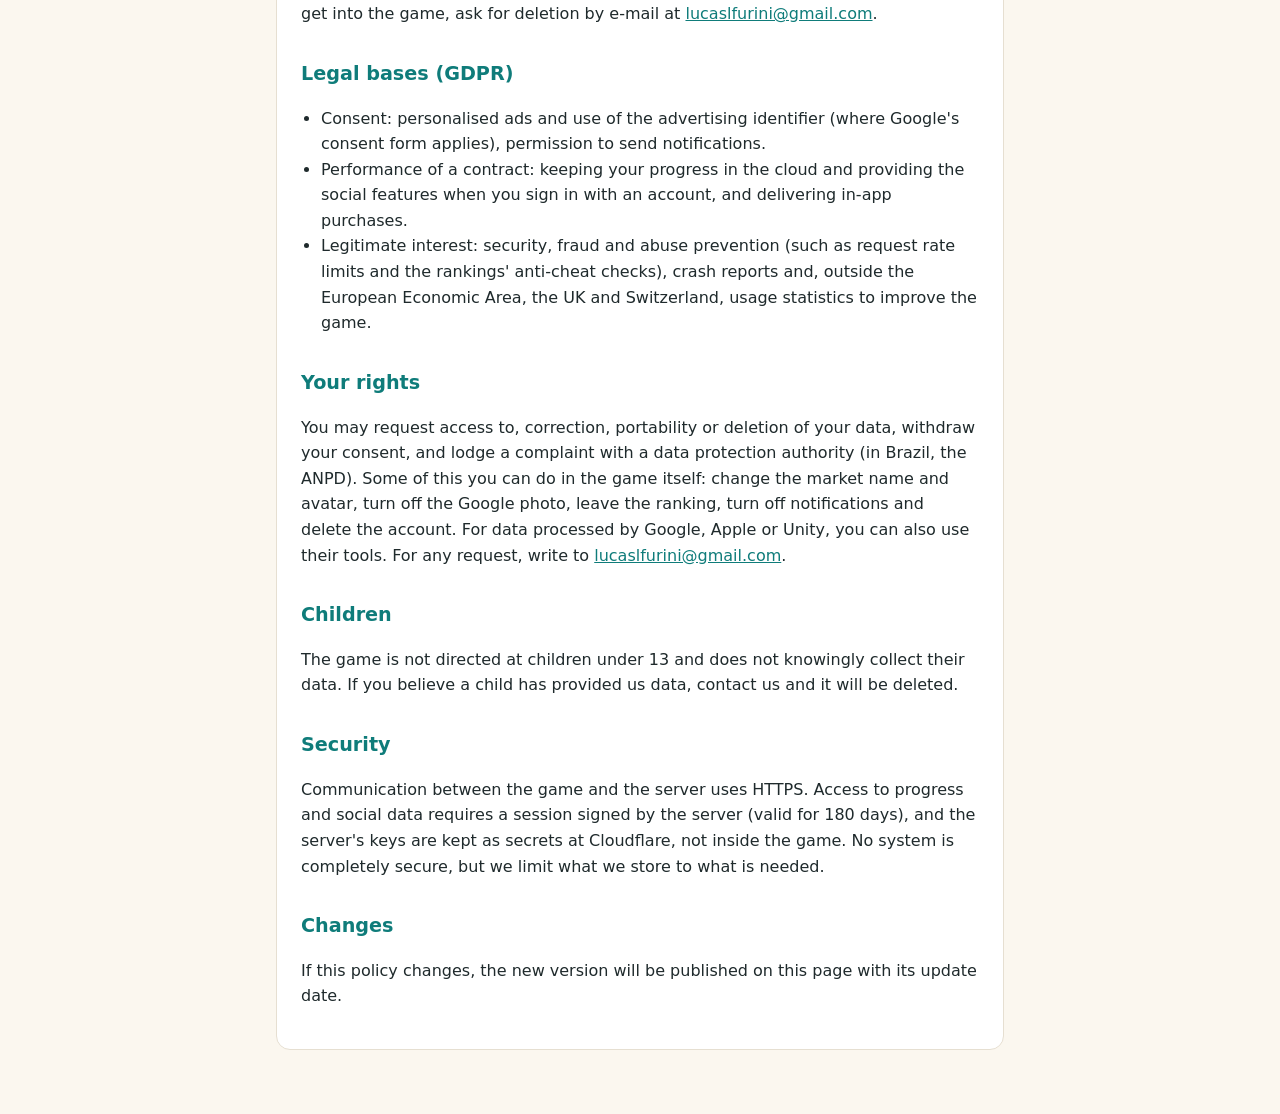
==== commit f3d35143: "Política de privacidade atualizada (Cloudflare, Firebase, push, recursos sociais) Co-Authored-By: Cl" ====
--- a/privacy.html
+++ b/privacy.html
@@ -1,51 +1,211 @@
 <!doctype html><html lang="pt-BR"><head><meta charset="utf-8"><meta name="viewport" content="width=device-width,initial-scale=1">
 <title>Política de privacidade</title><link rel="stylesheet" href="style.css"></head><body><main>
 <h1>Política de privacidade</h1>
-<p class="muted">Checkout - Supermercado Simulator · Atualizada em 12 de outubro de 2026 (contas e progresso na nuvem)</p>
+<p class="muted">Checkout: Supermarket Sim · Atualizada em 7 de novembro de 2026</p>
 <nav><a href="#pt">Português</a><a href="#en">English</a><a href="index.html">Início</a></nav>
 
 <section class="lang" id="pt">
 <h2>Quem somos</h2>
-<p>O jogo Checkout - Supermercado Simulator ("o jogo") é desenvolvido por Lucas Furini, desenvolvedor independente, responsável pelo tratamento dos dados descritos aqui. Contato: <a href="mailto:lucaslfurini@gmail.com">lucaslfurini@gmail.com</a>.</p>
-<h2>O que o jogo guarda</h2>
-<p>Sem entrar numa conta, o jogo não pede nome, e-mail nem senha, e o progresso (mercado, moedas, diamantes, configurações) fica salvo só no próprio aparelho.</p>
-<h2>Conta Google e progresso na nuvem (opcional)</h2>
-<p>Se você tocar em <strong>Entrar com Google</strong>, recebemos do Google o identificador da sua conta, o seu nome e o seu e-mail, e guardamos o seu progresso no nosso servidor para você continuar em outro aparelho. Guardamos: a conta (identificador do Google, nome, e-mail, datas de criação e último acesso), o progresso do jogo, um identificador do aparelho que enviou cada versão e até 10 cópias recentes do progresso, para recuperar algo que foi substituído por engano. Não recebemos a sua senha do Google. Os dados ficam no Prisma Postgres (servidores na Alemanha) e o servidor do jogo roda no Render (Alemanha). Você pode sair a qualquer momento ou apagar a conta em <strong>Guia › Conta e nuvem › Apagar conta</strong>, o que apaga para sempre a conta e todas as cópias do progresso na nuvem. Também pode pedir a exclusão por e-mail.</p>
+<p>O jogo Checkout: Supermarket Sim ("o jogo"), para iPhone (iOS) e Android, é desenvolvido por Lucas Lopes Furini, desenvolvedor independente, responsável pelo tratamento dos dados descritos aqui. Contato: <a href="mailto:lucaslfurini@gmail.com">lucaslfurini@gmail.com</a>.</p>
+
+<h2>Resumo</h2>
+<ul>
+<li>Você pode jogar sem criar conta: nesse caso o progresso fica só no seu aparelho.</li>
+<li>Se entrar com Google ou Apple, guardamos a conta e o progresso nos nossos servidores (Cloudflare) para você continuar em outro aparelho e usar os recursos sociais.</li>
+<li>O jogo usa o Firebase (Google) para estatísticas de uso, relatórios de falhas e notificações push, e o Google AdMob para vídeos premiados que só aparecem se você escolher assistir.</li>
+<li>O jogo não pede permissão de rastreamento (App Tracking Transparency) e não vende dados.</li>
+<li>Você pode apagar a conta e os dados da nuvem a qualquer momento, dentro do jogo.</li>
+</ul>
+
+<h2>Jogando sem conta</h2>
+<p>Sem entrar numa conta, o jogo não pede nome, e-mail nem senha, e o progresso (mercado, moedas, diamantes, configurações) fica salvo só no próprio aparelho; nada disso é enviado ao nosso servidor. Mesmo sem conta, o aparelho se comunica com serviços de terceiros descritos abaixo: estatísticas e relatórios de falhas (Firebase), anúncios (AdMob, só se você assistir um) e a loja do seu sistema (compras).</p>
+
+<h2>Conta Google ou Apple e progresso na nuvem (opcional)</h2>
+<p>Se você tocar em <strong>Entrar com Google</strong> ou <strong>Entrar com a Apple</strong> (Apple só no iPhone), recebemos do provedor o identificador da sua conta e, conforme o caso, o seu nome e o seu e-mail (a Apple pode fornecer um endereço de e-mail privado de encaminhamento, e envia o nome só se você o compartilhar no primeiro login). Com o Google, recebemos também o endereço da foto do seu perfil Google. Nunca recebemos a sua senha. Para o login com a Apple, guardamos também um código de renovação (refresh token) fornecido pela Apple, usado apenas para encerrar o acesso do jogo à sua conta Apple quando você apagar a conta do jogo.</p>
+<p>No nosso servidor guardamos:</p>
+<ul>
+<li>a conta: identificador do Google ou da Apple, e-mail, nome, endereço da foto do Google (se houver), data de criação e do último acesso;</li>
+<li>o progresso do jogo (mercado, moedas, diamantes, configurações, o registro das compras já creditadas e dados semelhantes), um resumo dele (como nível e experiência), o identificador do aparelho que enviou cada versão e até 10 cópias anteriores do progresso, para recuperar algo substituído por engano;</li>
+<li>o país aproximado da sua conexão (informado pela Cloudflare, não pelo GPS), usado no ranking do seu país;</li>
+<li>os dados dos recursos sociais, listados na próxima seção, se você os usar;</li>
+<li>o token de notificação push do aparelho, se você ativar as notificações (veja abaixo).</li>
+</ul>
+<p>O seu endereço IP é usado pelo nosso servidor apenas para limitar o número de requisições por minuto (proteção contra abuso), em memória, e não é gravado no nosso banco de dados. A Cloudflare, como provedora da hospedagem, processa endereços IP para entregar e proteger o serviço, conforme a política dela.</p>
+
+<h2>Recursos sociais: amigos, visitas, presentes, ajuda, pedidos, convites e rankings</h2>
+<p>Esses recursos só funcionam com conta. Para eles, o servidor cria o seu perfil e guarda: um código de amigo (8 letras), o nome do mercado que você escolhe (3 a 20 caracteres, com filtro de palavrões; 3 denúncias de jogadores diferentes escondem o nome até você trocá-lo), o avatar (um dos personagens do jogo), nível, estágio do mercado, experiência, total de curtidas recebidas, um bloco público com as obras em andamento e a nota do mercado, o país aproximado, e um contador de verificações antifraude (nível ou pontos impossíveis; jogadores com várias ocorrências são escondidos dos rankings). O jogo não tem chat nem mensagens de texto livre entre jogadores.</p>
+<ul>
+<li><strong>Amigos:</strong> entram por código de amigo ou link de convite; até 50 amigos. Guardamos os pedidos de amizade e a lista de amigos. O que acontece entre amigos (pedido ou aceite de amizade, presente diário, curtida, ajuda numa obra, pedido de produto atendido, prêmio de convite, resultado da liga) vira um item na sua caixa de entrada, que o jogo aplica no seu progresso e confirma; itens confirmados são apagados do servidor depois de 7 dias.</li>
+<li><strong>O que seus amigos aceitos veem:</strong> nome do mercado, avatar, nível, estágio, curtidas, o bloco público, os seus pedidos de produto abertos e, se você entrou com o Google, a foto do seu perfil Google (você pode desligar isso em <strong>Mostrar minha foto do Google para amigos</strong>; sem a foto, eles veem o avatar). Um amigo também pode <strong>visitar o seu mercado</strong>: o servidor entrega a ele uma cópia somente leitura do seu progresso salvo para mostrar o seu mercado.</li>
+<li><strong>Ajudas, presentes e pedidos:</strong> guardamos quem ajudou em qual obra (por até 30 dias), os presentes e curtidas do dia (para os limites diários) e os seus pedidos de produto (produto, quantidade, situação; expiram em 24 horas e, depois de fechados, são apagados após 7 dias).</li>
+<li><strong>Convites:</strong> guardamos quem convidou você e se as recompensas já foram dadas. No Android, o jogo lê uma vez, pelo Google Play (Install Referrer), se você instalou por um link de convite. A página do link de convite não carrega scripts externos nem rastreadores.</li>
+<li><strong>Rankings mundial e do país:</strong> mostram o top 100 e a sua posição. Essas listas são públicas, e podem ser lidas até por quem não entrou numa conta: aparecem código de amigo, nome do mercado, avatar, nível, experiência, estágio e país (bandeira). Você pode sair dessas listas desligando <strong>Aparecer no ranking</strong> na janela do ranking. O ranking de amigos só mostra você e seus amigos.</li>
+<li><strong>Liga semanal:</strong> você é colocado num grupo de até 30 jogadores da mesma divisão e faixa de nível. Os membros do grupo veem lugar, nome do mercado, avatar, nível e pontos. Guardamos seus pontos da semana, o resultado final e os prêmios por 8 semanas.</li>
+</ul>
+
+<h2>Estatísticas e relatórios de falhas (Firebase)</h2>
+<p>Nos aparelhos iPhone e Android, o jogo usa o Firebase, da Google:</p>
+<ul>
+<li><strong>Firebase Analytics</strong> registra o uso do app: eventos automáticos do Firebase (como primeira abertura, início de sessão e compra no app) e eventos do jogo (subir de nível, chegar a um novo estágio, liberar expansão, etapas do tutorial, diamantes ganhos e gastos, vídeo premiado assistido), além de duas propriedades (nível e estágio). O Firebase também coleta automaticamente dados técnicos, como um identificador da instalação do app (app instance ID), modelo do aparelho, versão do sistema e do app, idioma e região aproximada. Podem ser coletados também identificadores do aparelho, como o identificador de publicidade, conforme o sistema e o que o Google documenta para o Firebase.</li>
+<li><strong>Firebase Crashlytics</strong> recebe relatórios quando o app fecha por erro: registro técnico da falha (stack trace), modelo do aparelho, versão do sistema e do app, e o estado do app no momento.</li>
+</ul>
+<p>O jogo não envia seu nome, e-mail nem o identificador da sua conta ao Firebase, e não define um identificador de usuário. Não usamos esses dados para publicidade, e sim para entender o que funciona no jogo e corrigir falhas. No Espaço Econômico Europeu, no Reino Unido e na Suíça (onde o formulário de consentimento do Google se aplica), as estatísticas funcionam no modo de consentimento do Firebase com o armazenamento de análise desligado: não guardamos identificadores de análise do seu aparelho. Fora dessas regiões, o armazenamento de análise fica ligado. Em todas as regiões, o armazenamento e a personalização de anúncios do Firebase ficam desligados. Para pedir a exclusão de dados do Firebase ligados ao seu aparelho, escreva para o contato acima.</p>
+
+<h2>Notificações</h2>
+<ul>
+<li><strong>Notificações locais:</strong> avisos agendados no próprio aparelho (obras e produção, entregas e caminhões, presente diário, mercado parado). Eles não enviam dados a ninguém. O jogo pede a permissão do sistema na primeira vez em que há um cronômetro que vale um aviso.</li>
+<li><strong>Notificações push</strong> (amigos e liga, eventos e novidades): depois que a permissão é pedida, o aparelho obtém um token do Firebase Cloud Messaging (FCM). Se você estiver com a conta conectada, enviamos ao nosso servidor esse token, o sistema (iOS ou Android), o idioma do jogo e os tipos de push que você deixou ligados; guardamos até 5 aparelhos por jogador. Os avisos são enviados pelo FCM (e, no iPhone, pelo serviço de notificações da Apple). Tokens que o FCM informa estarem inválidos são apagados, e todos os seus tokens são apagados ao apagar a conta.</li>
+<li><strong>Como desligar:</strong> por tipo, em <strong>Opções › Avisos</strong>; ou todas, nas configurações de notificações do iOS ou do Android.</li>
+</ul>
+
 <h2>Anúncios (Google AdMob)</h2>
-<p>O jogo só mostra anúncios em vídeo quando você escolhe assistir um para ganhar diamantes. Para isso usamos o Google AdMob, que pode coletar o identificador de publicidade do aparelho, endereço IP, localização aproximada, modelo do aparelho e dados de interação com o anúncio, para exibir anúncios, medir resultados e evitar fraudes. No Espaço Econômico Europeu, Reino Unido e Suíça pedimos seu consentimento antes de pedir qualquer anúncio, e você pode mudar a escolha a qualquer momento em <strong>Loja › Diamantes › Privacidade dos anúncios</strong>. Sem consentimento, os anúncios personalizados não são usados. Saiba como o Google usa esses dados: <a href="https://policies.google.com/technologies/partner-sites">policies.google.com/technologies/partner-sites</a>.</p>
+<p>O jogo só mostra anúncios em vídeo (premiados) quando você escolhe assistir um para ganhar diamantes. Não há anúncios automáticos nem intersticiais. Para isso usamos o Google AdMob, que pode coletar o identificador de publicidade do aparelho (quando o sistema o fornece e você permite), endereço IP, localização aproximada, modelo do aparelho e dados de interação com o anúncio, para exibir anúncios, medir resultados e evitar fraudes. O jogo não envia ao AdMob o seu nome, e-mail nem os dados da sua conta. Onde a lei exige (Espaço Econômico Europeu, Reino Unido e Suíça), o jogo mostra o formulário de consentimento do Google (UMP) e só pede anúncios depois da sua escolha; você pode mudar essa escolha no botão <strong>Privacidade dos anúncios</strong>, ao lado do vídeo de diamantes grátis (o botão aparece onde o Google exige). No iPhone, o jogo não pede a permissão de rastreamento (App Tracking Transparency). Saiba como o Google usa esses dados: <a href="https://policies.google.com/technologies/partner-sites">policies.google.com/technologies/partner-sites</a>.</p>
+
 <h2>Compras no app</h2>
-<p>As compras são processadas pelo Google Play ou pela App Store. Nós não recebemos os dados do seu cartão nem da sua conta; recebemos só a confirmação da compra (produto e número da transação), usada para entregar o que você comprou.</p>
-<h2>Motor do jogo (Unity)</h2>
-<p>O jogo é feito com Unity, que pode coletar dados técnicos do aparelho (modelo, sistema, desempenho e falhas) para funcionamento e diagnóstico. Veja <a href="https://unity.com/legal/game-player-and-app-user-privacy-policy">a política da Unity</a>.</p>
+<p>As compras (diamantes e moedas) são processadas pela App Store ou pelo Google Play, pelo componente Unity IAP. Nós não recebemos os dados do seu cartão nem da sua conta de pagamento. A loja confirma a compra ao jogo, no seu aparelho, com o produto e o número da transação; o jogo usa esse número para creditar a compra uma única vez e o guarda no progresso (os últimos 200). Se você estiver com a conta conectada, esse registro vai junto com o progresso para a nuvem. O jogo ainda não envia recibos ao nosso servidor.</p>
+
+<h2>Serviços de terceiros que tratam dados</h2>
+<ul>
+<li><strong>Cloudflare</strong> (hospedagem do servidor, banco de dados e armazenamento de arquivos): <a href="https://www.cloudflare.com/privacypolicy/">cloudflare.com/privacypolicy</a>.</li>
+<li><strong>Google</strong>: Firebase (Analytics, Crashlytics, Cloud Messaging), Entrar com Google, Google Play (compras e Install Referrer), e o endereço das fotos de perfil Google, que o aparelho dos seus amigos baixa dos servidores do Google: <a href="https://policies.google.com/privacy">policies.google.com/privacy</a> e <a href="https://firebase.google.com/support/privacy">firebase.google.com/support/privacy</a>.</li>
+<li><strong>Google AdMob</strong> (anúncios): <a href="https://policies.google.com/technologies/partner-sites">policies.google.com/technologies/partner-sites</a>.</li>
+<li><strong>Apple</strong> (Entrar com a Apple, App Store, notificações no iPhone): <a href="https://www.apple.com/legal/privacy/">apple.com/legal/privacy</a>.</li>
+<li><strong>Unity</strong> (o motor do jogo; não ativamos o Unity Analytics nem o Unity Ads): <a href="https://unity.com/legal/game-player-and-app-user-privacy-policy">política da Unity</a>.</li>
+</ul>
+<p>Não vendemos seus dados e não os compartilhamos com terceiros para fins de publicidade, além do que o AdMob faz, conforme descrito acima.</p>
+
+<h2>Onde os dados ficam</h2>
+<p>As contas, o progresso e os dados sociais ficam na Cloudflare: no banco de dados Cloudflare D1 e no armazenamento Cloudflare R2, configurados para a região Europa Ocidental. O código do servidor (Cloudflare Workers) roda na rede global da Cloudflare, perto de quem está jogando. Por isso, e porque Google e Apple também operam globalmente, seus dados podem ser tratados fora do seu país; veja as políticas dos provedores acima.</p>
+
+<h2>Por quanto tempo guardamos os dados</h2>
+<ul>
+<li>Conta, progresso e perfil: até você apagar a conta. O progresso substituído fica nas 10 cópias mais recentes; as mais antigas são apagadas.</li>
+<li>Itens da caixa de entrada confirmados: 7 dias. Pedidos de produto fechados: 7 dias. Registros de ajuda em obras: 30 dias. Contadores diários: apagados nos dias seguintes. Resultados da liga: 8 semanas.</li>
+<li>Token de notificação push: até o FCM informar que ele é inválido (por exemplo, app desinstalado), ele passar para outra conta ou você apagar a conta.</li>
+<li>Estatísticas e falhas do Firebase: pelo prazo de retenção definido pelo Google para o Firebase.</li>
+<li>Registros técnicos do servidor (por exemplo, erros e eventos como login e exclusão de conta): mantidos pela Cloudflare pelo prazo do plano que usamos. Backups e registros técnicos dos provedores podem guardar vestígios por tempo limitado, conforme as regras deles.</li>
+<li>Sem conta, nada fica no nosso servidor; o progresso local é apagado ao desinstalar o jogo.</li>
+</ul>
+
+<h2>Como apagar a sua conta e os seus dados</h2>
+<p>Dentro do jogo: <strong>Opções › Conta › Apagar conta</strong>, e toque de novo para confirmar. Isso apaga para sempre, no nosso servidor: a conta (incluindo e-mail, nome e a foto), o progresso e todas as cópias dele, o perfil social e o código de amigo, as suas amizades (nos dois sentidos) e pedidos de amizade, a sua caixa de entrada, os pedidos de produto, os registros de ajuda e de presentes do dia, as denúncias de nome, as suas participações na liga e os tokens de notificação push. Se a conta é da Apple, antes disso tentamos revogar o acesso do jogo à sua conta Apple.</p>
+<p>O que permanece: presentes, curtidas, ajudas e recompensas que você já enviou a outros jogadores e que eles já aplicaram aos seus progressos (sem ligação com a sua conta); o progresso no seu aparelho, que continua lá mas deixa de pertencer a uma conta; e dados do Firebase, do AdMob e das lojas, que seguem as regras de cada provedor. Se não conseguir entrar no jogo, peça a exclusão por e-mail para <a href="mailto:lucaslfurini@gmail.com">lucaslfurini@gmail.com</a>.</p>
+
 <h2>Bases legais (GDPR/LGPD)</h2>
-<ul><li>Consentimento: anúncios personalizados e acesso ao identificador do aparelho.</li><li>Execução de contrato: entregar compras feitas no app e guardar o progresso na nuvem quando você entra com o Google.</li><li>Interesse legítimo: segurança, prevenção de fraude e funcionamento do jogo.</li></ul>
+<ul><li>Consentimento: anúncios personalizados e uso do identificador de publicidade (onde o formulário de consentimento do Google se aplica), permissão para enviar notificações.</li><li>Execução de contrato: guardar o progresso na nuvem e fornecer os recursos sociais quando você entra com uma conta, e entregar as compras feitas no app.</li><li>Interesse legítimo: segurança, prevenção de fraude e abuso (como limite de requisições e verificação antifraude dos rankings), relatórios de falhas e, fora do Espaço Econômico Europeu, Reino Unido e Suíça, estatísticas de uso para melhorar o jogo.</li></ul>
+
 <h2>Seus direitos</h2>
-<p>Você pode pedir acesso, correção ou exclusão dos seus dados, retirar o consentimento e reclamar a uma autoridade de proteção de dados. O progresso salvo só no aparelho é apagado ao desinstalar o jogo; o da nuvem, ao apagar a conta. Para dados tratados pelo Google ou pela Unity, use também as ferramentas deles. Para qualquer pedido, escreva para <a href="mailto:lucaslfurini@gmail.com">lucaslfurini@gmail.com</a>.</p>
+<p>Você pode pedir acesso, correção, portabilidade ou exclusão dos seus dados, retirar o consentimento e reclamar a uma autoridade de proteção de dados (no Brasil, a ANPD). Parte disso você faz no próprio jogo: trocar o nome do mercado e o avatar, desligar a foto do Google, sair do ranking, desligar notificações e apagar a conta. Para dados tratados pelo Google, pela Apple ou pela Unity, use também as ferramentas deles. Para qualquer pedido, escreva para <a href="mailto:lucaslfurini@gmail.com">lucaslfurini@gmail.com</a>.</p>
+
 <h2>Crianças</h2>
 <p>O jogo não é direcionado a crianças menores de 13 anos e não coleta conscientemente dados delas. Se você acredita que uma criança nos enviou dados, entre em contato para que sejam apagados.</p>
+
+<h2>Segurança</h2>
+<p>A comunicação entre o jogo e o servidor usa HTTPS. O acesso ao progresso e aos dados sociais exige uma sessão assinada do servidor (válida por 180 dias), e as chaves do servidor ficam como segredos na Cloudflare, não dentro do jogo. Nenhum sistema é totalmente seguro, mas limitamos o que guardamos ao necessário.</p>
+
 <h2>Mudanças</h2>
 <p>Se esta política mudar, a nova versão será publicada nesta página com a data de atualização.</p>
 </section>
 
 <section class="lang" id="en" lang="en">
 <h2>Who we are</h2>
-<p>Checkout - Supermercado Simulator ("the game") is developed by Lucas Furini, an independent developer, who is the controller of the data described here. Contact: <a href="mailto:lucaslfurini@gmail.com">lucaslfurini@gmail.com</a>.</p>
-<h2>What the game stores</h2>
-<p>Without signing in, the game asks for no name, e-mail or password, and your progress (market, coins, diamonds, settings) is saved only on your device.</p>
-<h2>Google account and cloud progress (optional)</h2>
-<p>If you tap <strong>Sign in with Google</strong>, Google gives us your account identifier, name and e-mail, and we keep your progress on our server so you can continue on another device. We store: the account (Google identifier, name, e-mail, creation and last-access dates), the game progress, an identifier of the device that sent each version and up to 10 recent copies of the progress, to recover something replaced by mistake. We never receive your Google password. The data is stored on Prisma Postgres (servers in Germany) and the game server runs on Render (Germany). You can sign out at any time or delete the account in <strong>Guide › Account and cloud › Delete account</strong>, which permanently deletes the account and every copy of the progress in the cloud. You can also ask for deletion by e-mail.</p>
+<p>Checkout: Supermarket Sim ("the game"), for iPhone (iOS) and Android, is developed by Lucas Lopes Furini, an independent developer, who is the controller of the data described here. Contact: <a href="mailto:lucaslfurini@gmail.com">lucaslfurini@gmail.com</a>.</p>
+
+<h2>Summary</h2>
+<ul>
+<li>You can play without an account: then your progress stays only on your device.</li>
+<li>If you sign in with Google or Apple, we keep your account and progress on our servers (Cloudflare) so you can continue on another device and use the social features.</li>
+<li>The game uses Firebase (Google) for usage statistics, crash reports and push notifications, and Google AdMob for rewarded videos, which only appear if you choose to watch one.</li>
+<li>The game does not ask for tracking permission (App Tracking Transparency) and does not sell data.</li>
+<li>You can delete your account and cloud data at any time, inside the game.</li>
+</ul>
+
+<h2>Playing without an account</h2>
+<p>Without signing in, the game asks for no name, e-mail or password, and your progress (market, coins, diamonds, settings) is saved only on your device; none of it is sent to our server. Even without an account, your device talks to the third-party services described below: statistics and crash reports (Firebase), ads (AdMob, only if you watch one) and your system's store (purchases).</p>
+
+<h2>Google or Apple account and cloud progress (optional)</h2>
+<p>If you tap <strong>Sign in with Google</strong> or <strong>Sign in with Apple</strong> (Apple on iPhone only), the provider gives us your account identifier and, depending on the case, your name and e-mail (Apple may provide a private relay e-mail address, and sends your name only if you share it at the first login). With Google we also receive the address of your Google profile photo. We never receive your password. For Apple sign-in we also keep a refresh token issued by Apple, used only to end the game's access to your Apple account when you delete your game account.</p>
+<p>On our server we store:</p>
+<ul>
+<li>the account: Google or Apple identifier, e-mail, name, Google photo address (if any), creation date and last-access date;</li>
+<li>the game progress (market, coins, diamonds, settings, the record of purchases already credited and similar data), a summary of it (such as level and experience), an identifier of the device that sent each version and up to 10 previous copies of the progress, to recover something replaced by mistake;</li>
+<li>the approximate country of your connection (reported by Cloudflare, not by GPS), used for your country's ranking;</li>
+<li>the data of the social features, listed in the next section, if you use them;</li>
+<li>the device's push notification token, if you turn notifications on (see below).</li>
+</ul>
+<p>Your IP address is used by our server only to limit the number of requests per minute (abuse protection), in memory, and is not written to our database. Cloudflare, as our hosting provider, processes IP addresses to deliver and protect the service under its own policy.</p>
+
+<h2>Social features: friends, visits, gifts, help, requests, invites and rankings</h2>
+<p>These features only work with an account. For them, the server creates your profile and stores: a friend code (8 letters), the market name you choose (3 to 20 characters, with a profanity filter; 3 reports from different players hide the name until you change it), your avatar (one of the game's characters), level, market stage, experience, total likes received, a public block with your builds in progress and the market rating, your approximate country, and an anti-cheat counter (impossible levels or points; players with several incidents are hidden from the rankings). The game has no chat or free-text messages between players.</p>
+<ul>
+<li><strong>Friends:</strong> added by friend code or invite link; up to 50 friends. We store friend requests and the friend list. What happens between friends (a friend request or acceptance, daily gift, like, help on a build, fulfilled product request, invite reward, league result) becomes an item in your inbox, which the game applies to your progress and confirms; confirmed items are deleted from the server after 7 days.</li>
+<li><strong>What your accepted friends see:</strong> your market name, avatar, level, stage, likes, the public block, your open product requests and, if you signed in with Google, your Google profile photo (you can turn this off with <strong>Show my Google photo to friends</strong>; without the photo they see your avatar). A friend can also <strong>visit your market</strong>: the server hands them a read-only copy of your saved progress to display your market.</li>
+<li><strong>Help, gifts and requests:</strong> we store who helped on which build (for up to 30 days), the day's gifts and likes (for the daily limits) and your product requests (product, quantity, status; they expire after 24 hours and, once closed, are deleted after 7 days).</li>
+<li><strong>Invites:</strong> we store who invited you and whether the rewards have been given. On Android, the game reads once, through Google Play (Install Referrer), whether you installed through an invite link. The invite link page loads no external scripts or trackers.</li>
+<li><strong>World and country rankings:</strong> they show the top 100 and your position. These lists are public and can be read even by people who are not signed in: they show friend code, market name, avatar, level, experience, stage and country (flag). You can leave these lists by turning off <strong>Show me in the ranking</strong> in the ranking window. The friends ranking only shows you and your friends.</li>
+<li><strong>Weekly league:</strong> you are placed in a group of up to 30 players of the same division and level band. Group members see place, market name, avatar, level and points. We keep your weekly points, final result and prizes for 8 weeks.</li>
+</ul>
+
+<h2>Statistics and crash reports (Firebase)</h2>
+<p>On iPhone and Android devices the game uses Firebase, from Google:</p>
+<ul>
+<li><strong>Firebase Analytics</strong> records how the app is used: Firebase's automatic events (such as first open, session start and in-app purchase) and the game's own events (level up, reaching a new stage, unlocking an expansion, tutorial steps, diamonds earned and spent, rewarded video watched), plus two properties (level and stage). Firebase also automatically collects technical data, such as an app instance ID, device model, system and app version, language and approximate region. Device identifiers such as the advertising ID may also be collected, depending on the system and on what Google documents for Firebase.</li>
+<li><strong>Firebase Crashlytics</strong> receives reports when the app closes because of an error: the technical record of the crash (stack trace), device model, system and app version, and the app's state at that moment.</li>
+</ul>
+<p>The game does not send your name, e-mail or account identifier to Firebase and does not set a user ID. We do not use this data for advertising; we use it to understand what works in the game and to fix crashes. In the European Economic Area, the UK and Switzerland (where Google's consent form applies), statistics run in Firebase consent mode with analytics storage turned off: no analytics identifiers are kept on your device. Outside those regions, analytics storage is on. In every region, Firebase ad storage and ad personalization are turned off. To ask for deletion of Firebase data tied to your device, write to the contact above.</p>
+
+<h2>Notifications</h2>
+<ul>
+<li><strong>Local notifications:</strong> alerts scheduled on the device itself (builds and production, deliveries and trucks, daily gift, idle market). They send data to no one. The game asks for the system permission the first time there is a timer worth an alert.</li>
+<li><strong>Push notifications</strong> (friends and league, events and news): after the permission is asked, the device gets a Firebase Cloud Messaging (FCM) token. If you are signed in, we send our server that token, the system (iOS or Android), the game's language and the kinds of push you left on; we keep up to 5 devices per player. Alerts are delivered through FCM (and, on iPhone, Apple's notification service). Tokens that FCM reports as invalid are deleted, and all your tokens are deleted when you delete the account.</li>
+<li><strong>How to turn them off:</strong> by kind, in <strong>Settings › Alerts</strong>; or all of them, in the iOS or Android notification settings.</li>
+</ul>
+
 <h2>Ads (Google AdMob)</h2>
-<p>The game only shows video ads when you choose to watch one to earn diamonds. We use Google AdMob, which may collect your device's advertising ID, IP address, approximate location, device model and ad interaction data to serve ads, measure them and prevent fraud. In the European Economic Area, the UK and Switzerland we ask for your consent before requesting any ad, and you can change your choice at any time in <strong>Store › Diamonds › Ad privacy</strong>. Without consent, personalised ads are not used. How Google uses this data: <a href="https://policies.google.com/technologies/partner-sites">policies.google.com/technologies/partner-sites</a>.</p>
+<p>The game only shows video ads (rewarded) when you choose to watch one to earn diamonds. There are no automatic or interstitial ads. For this we use Google AdMob, which may collect your device's advertising ID (when the system provides it and you allow it), IP address, approximate location, device model and ad interaction data to serve ads, measure them and prevent fraud. The game does not send AdMob your name, e-mail or account data. Where the law requires it (European Economic Area, UK and Switzerland), the game shows Google's consent form (UMP) and only requests ads after your choice; you can change that choice with the <strong>Ad privacy</strong> button next to the free-diamonds video (the button appears where Google requires it). On iPhone, the game does not ask for tracking permission (App Tracking Transparency). How Google uses this data: <a href="https://policies.google.com/technologies/partner-sites">policies.google.com/technologies/partner-sites</a>.</p>
+
 <h2>In-app purchases</h2>
-<p>Purchases are processed by Google Play or the App Store. We never receive your card or account details; we only receive the purchase confirmation (product and transaction number), used to deliver what you bought.</p>
-<h2>Game engine (Unity)</h2>
-<p>The game is built with Unity, which may collect technical device data (model, operating system, performance and crashes) for operation and diagnostics. See <a href="https://unity.com/legal/game-player-and-app-user-privacy-policy">Unity's privacy policy</a>.</p>
+<p>Purchases (diamonds and coins) are processed by the App Store or Google Play, through the Unity IAP component. We never receive your card or payment account details. The store confirms the purchase to the game, on your device, with the product and the transaction number; the game uses that number to credit the purchase only once and keeps it in the progress (the last 200). If you are signed in, that record goes with the progress to the cloud. The game does not yet send receipts to our server.</p>
+
+<h2>Third-party services that process data</h2>
+<ul>
+<li><strong>Cloudflare</strong> (server hosting, database and file storage): <a href="https://www.cloudflare.com/privacypolicy/">cloudflare.com/privacypolicy</a>.</li>
+<li><strong>Google</strong>: Firebase (Analytics, Crashlytics, Cloud Messaging), Sign in with Google, Google Play (purchases and Install Referrer), and the Google profile photo addresses, which your friends' devices download from Google's servers: <a href="https://policies.google.com/privacy">policies.google.com/privacy</a> and <a href="https://firebase.google.com/support/privacy">firebase.google.com/support/privacy</a>.</li>
+<li><strong>Google AdMob</strong> (ads): <a href="https://policies.google.com/technologies/partner-sites">policies.google.com/technologies/partner-sites</a>.</li>
+<li><strong>Apple</strong> (Sign in with Apple, App Store, iPhone notifications): <a href="https://www.apple.com/legal/privacy/">apple.com/legal/privacy</a>.</li>
+<li><strong>Unity</strong> (the game engine; we do not enable Unity Analytics or Unity Ads): <a href="https://unity.com/legal/game-player-and-app-user-privacy-policy">Unity's privacy policy</a>.</li>
+</ul>
+<p>We do not sell your data and do not share it with third parties for advertising purposes, beyond what AdMob does as described above.</p>
+
+<h2>Where the data is stored</h2>
+<p>Accounts, progress and social data are stored at Cloudflare: in the Cloudflare D1 database and Cloudflare R2 storage, set up for the Western Europe region. The server code (Cloudflare Workers) runs on Cloudflare's global network, close to where you play. Because of this, and because Google and Apple also operate globally, your data may be processed outside your country; see the providers' policies above.</p>
+
+<h2>How long we keep data</h2>
+<ul>
+<li>Account, progress and profile: until you delete the account. Replaced progress is kept in the 10 most recent copies; older ones are deleted.</li>
+<li>Confirmed inbox items: 7 days. Closed product requests: 7 days. Build-help records: 30 days. Daily counters: deleted in the following days. League results: 8 weeks.</li>
+<li>Push notification token: until FCM reports it as invalid (for example, app uninstalled), it moves to another account, or you delete the account.</li>
+<li>Firebase statistics and crashes: for the retention period Google sets for Firebase.</li>
+<li>Server technical logs (for example errors and events such as sign-in and account deletion): kept by Cloudflare for the period of the plan we use. Providers' backups and technical logs may hold traces for a limited time under their own rules.</li>
+<li>Without an account, nothing is kept on our server; local progress is deleted when you uninstall the game.</li>
+</ul>
+
+<h2>How to delete your account and data</h2>
+<p>Inside the game: <strong>Settings › Account › Delete account</strong>, then tap again to confirm. This permanently deletes, on our server: the account (including e-mail, name and photo), the progress and every copy of it, the social profile and friend code, your friendships (both ways) and friend requests, your inbox, product requests, help and daily gift records, name reports, your league entries and your push notification tokens. If the account is an Apple one, before that we try to revoke the game's access to your Apple account.</p>
+<p>What remains: gifts, likes, helps and rewards you already sent to other players that they already applied to their progress (with no link to your account); the progress on your device, which stays there but no longer belongs to an account; and Firebase, AdMob and store data, which follow each provider's rules. If you cannot get into the game, ask for deletion by e-mail at <a href="mailto:lucaslfurini@gmail.com">lucaslfurini@gmail.com</a>.</p>
+
 <h2>Legal bases (GDPR)</h2>
-<ul><li>Consent: personalised ads and access to the device identifier.</li><li>Performance of a contract: delivering in-app purchases and keeping your progress in the cloud when you sign in with Google.</li><li>Legitimate interest: security, fraud prevention and running the game.</li></ul>
+<ul><li>Consent: personalised ads and use of the advertising identifier (where Google's consent form applies), permission to send notifications.</li><li>Performance of a contract: keeping your progress in the cloud and providing the social features when you sign in with an account, and delivering in-app purchases.</li><li>Legitimate interest: security, fraud and abuse prevention (such as request rate limits and the rankings' anti-cheat checks), crash reports and, outside the European Economic Area, the UK and Switzerland, usage statistics to improve the game.</li></ul>
+
 <h2>Your rights</h2>
-<p>You may request access to, correction or deletion of your data, withdraw your consent, and lodge a complaint with a data protection authority. Progress kept only on the device is deleted when you uninstall the game; cloud progress, when you delete the account. For data processed by Google or Unity, you can also use their tools. For any request, write to <a href="mailto:lucaslfurini@gmail.com">lucaslfurini@gmail.com</a>.</p>
+<p>You may request access to, correction, portability or deletion of your data, withdraw your consent, and lodge a complaint with a data protection authority (in Brazil, the ANPD). Some of this you can do in the game itself: change the market name and avatar, turn off the Google photo, leave the ranking, turn off notifications and delete the account. For data processed by Google, Apple or Unity, you can also use their tools. For any request, write to <a href="mailto:lucaslfurini@gmail.com">lucaslfurini@gmail.com</a>.</p>
+
 <h2>Children</h2>
 <p>The game is not directed at children under 13 and does not knowingly collect their data. If you believe a child has provided us data, contact us and it will be deleted.</p>
+
+<h2>Security</h2>
+<p>Communication between the game and the server uses HTTPS. Access to progress and social data requires a session signed by the server (valid for 180 days), and the server's keys are kept as secrets at Cloudflare, not inside the game. No system is completely secure, but we limit what we store to what is needed.</p>
+
 <h2>Changes</h2>
 <p>If this policy changes, the new version will be published on this page with its update date.</p>
 </section>
